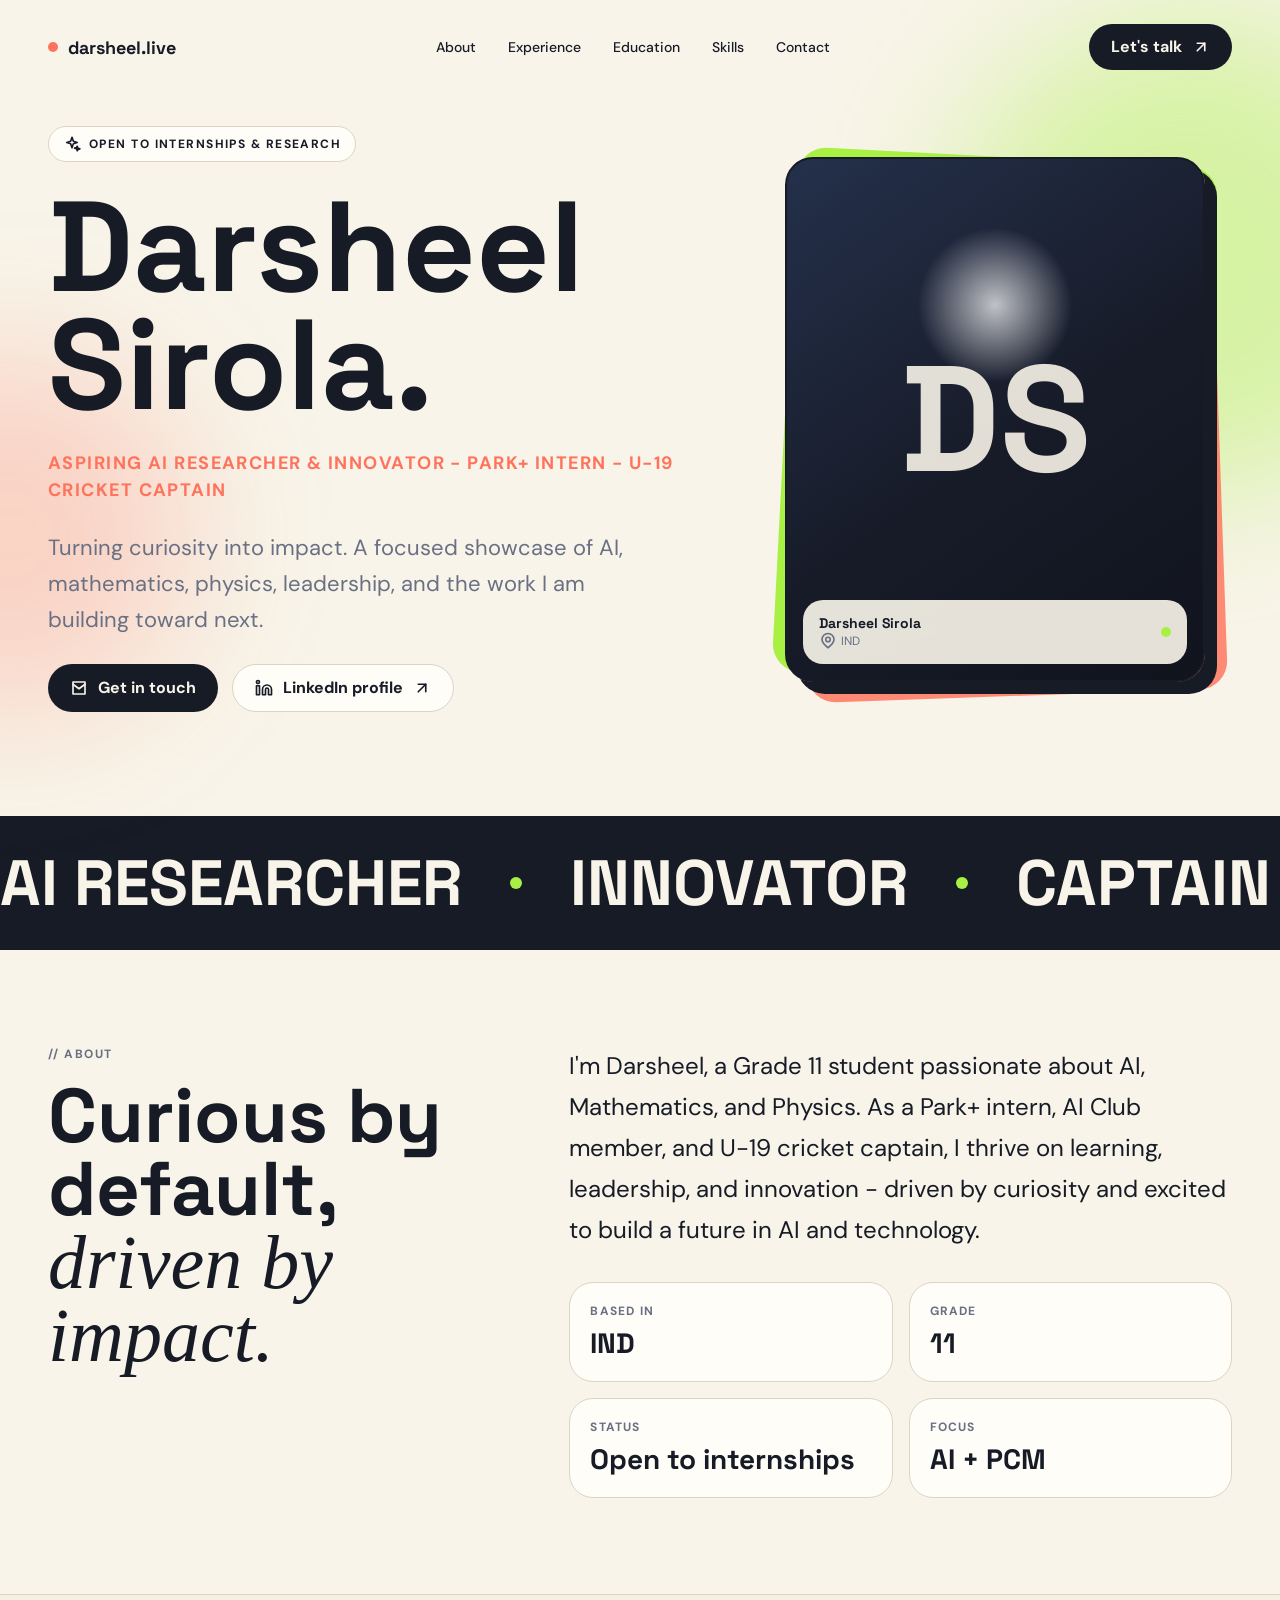
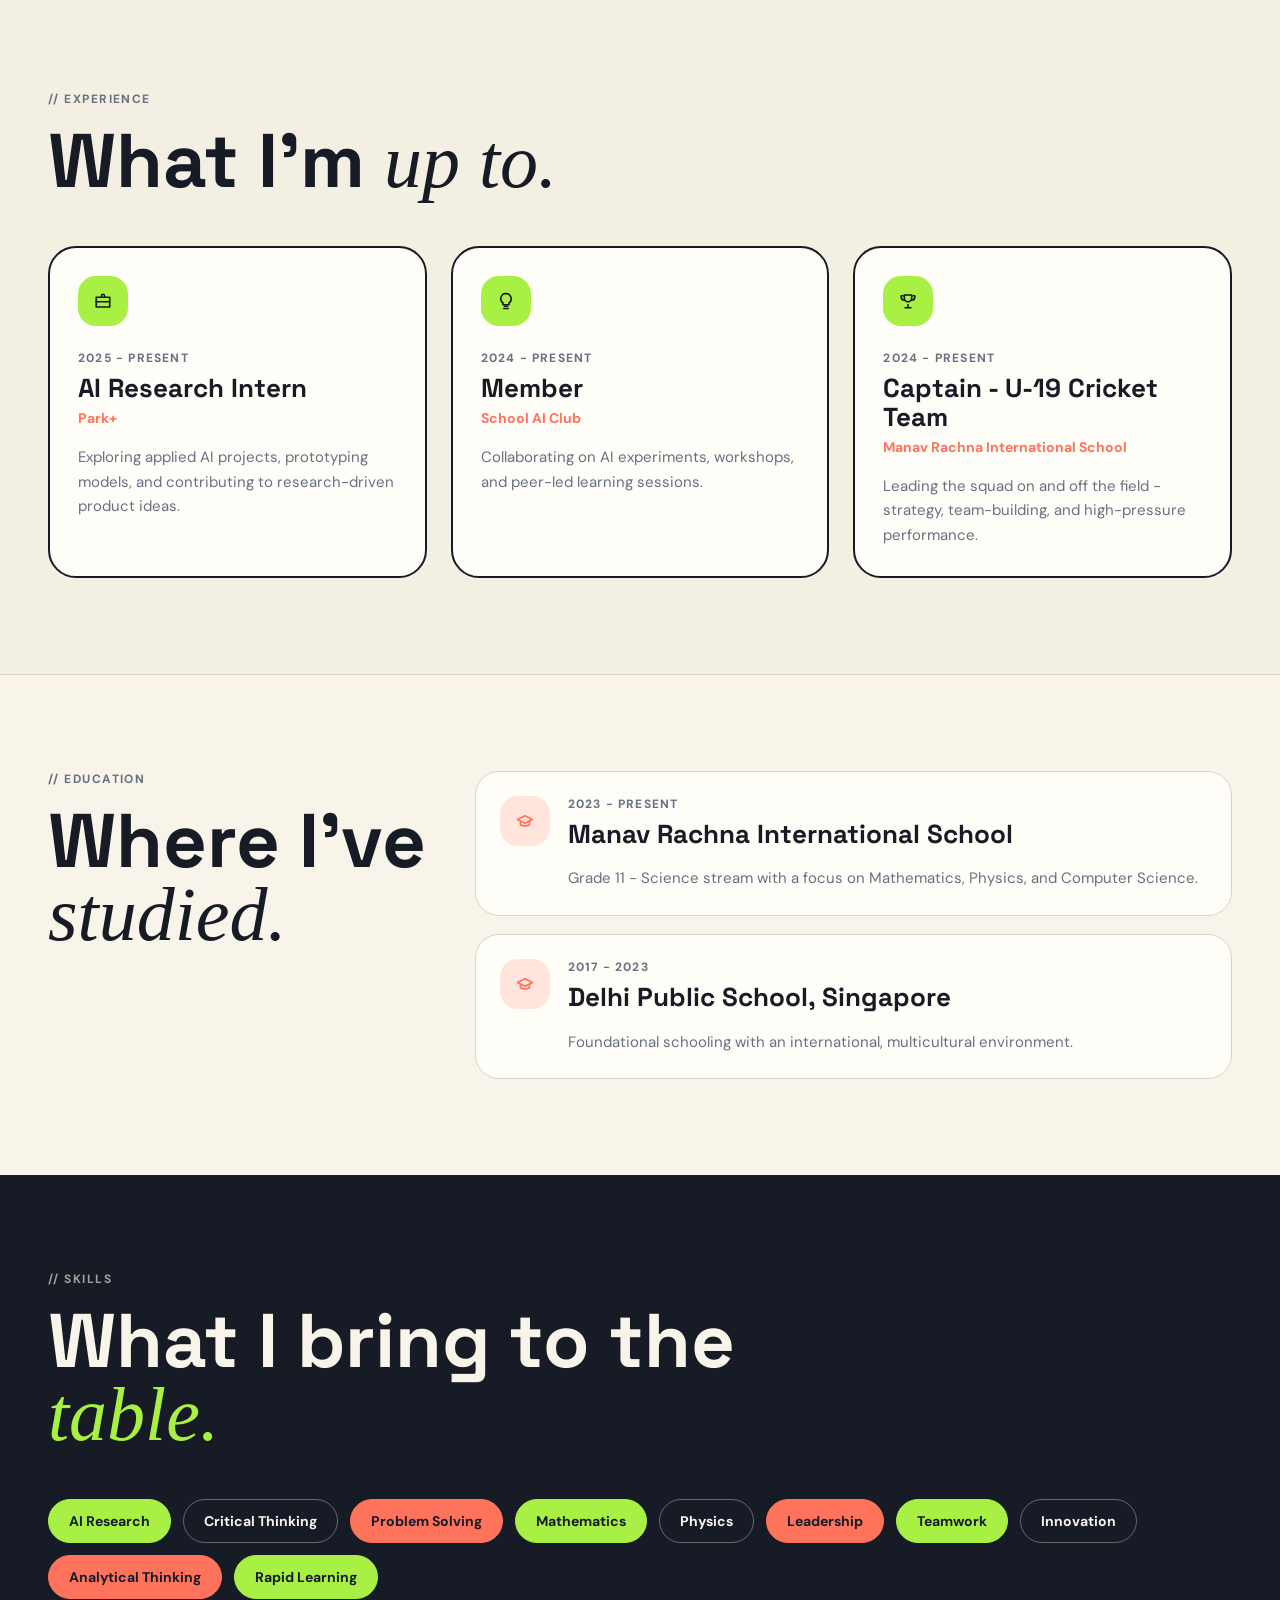
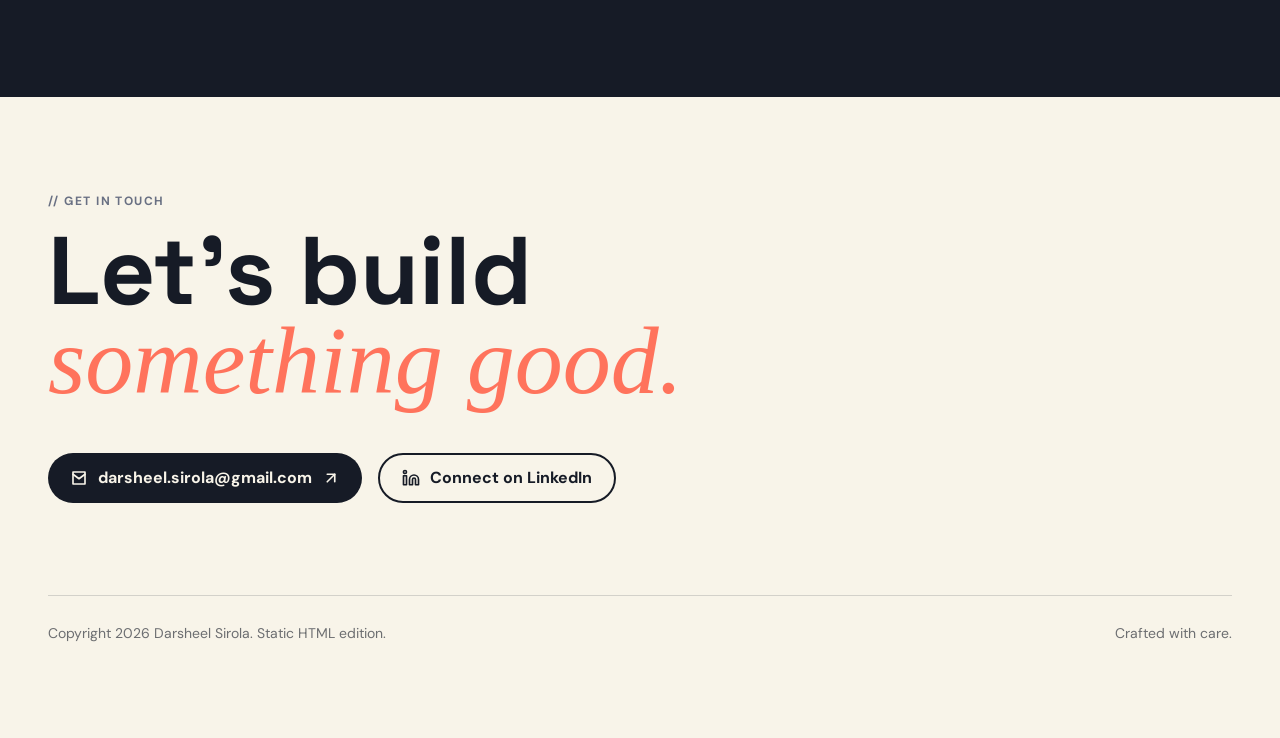
==== index.html @ a673bfe5 "Add files via upload" ====
<!doctype html>
<html lang="en">
  <head>
    <meta charset="utf-8" />
    <meta name="viewport" content="width=device-width, initial-scale=1" />
    <title>Darsheel Sirola - Aspiring AI Researcher & Innovator</title>
    <meta
      name="description"
      content="Grade 11 student, Park+ intern, AI Club member, and U-19 cricket captain. Building a future in AI and technology."
    />
    <meta property="og:title" content="Darsheel Sirola - Aspiring AI Researcher" />
    <meta
      property="og:description"
      content="Turning curiosity into impact - AI, Mathematics, Physics, and leadership."
    />
    <meta
      property="og:image"
      content="https://pub-bb2e103a32db4e198524a2e9ed8f35b4.r2.dev/fbd2b963-65da-4faa-9358-4837d0ee32d1/id-preview-76e9e47d--3a40bd50-60b5-4d82-9ba4-b1f62d938d89.lovable.app-1780469582384.png"
    />
    <link rel="preconnect" href="https://fonts.googleapis.com" />
    <link rel="preconnect" href="https://fonts.gstatic.com" crossorigin />
    <link
      href="https://fonts.googleapis.com/css2?family=DM+Sans:wght@400;500;700&family=Space+Grotesk:wght@500;700&display=swap"
      rel="stylesheet"
    />
    <style>
      :root {
        --paper: #f8f4e9;
        --ink: #161b26;
        --lime: #a8f044;
        --coral: #ff735c;
        --card: #fffdf8;
        --secondary: #ece6d9;
        --muted: #697083;
        --border: #ddd4c4;
      }

      * {
        box-sizing: border-box;
      }

      html {
        scroll-behavior: smooth;
      }

      body {
        margin: 0;
        background: var(--paper);
        color: var(--ink);
        font-family: "DM Sans", system-ui, sans-serif;
        -webkit-font-smoothing: antialiased;
      }

      ::selection {
        background: var(--lime);
        color: var(--ink);
      }

      a {
        color: inherit;
        text-decoration: none;
      }

      img {
        display: block;
        max-width: 100%;
      }

      .page {
        overflow: hidden;
      }

      .container {
        width: min(100%, 1400px);
        margin: 0 auto;
        padding: 0 24px;
      }

      .nav {
        position: relative;
        z-index: 5;
        display: flex;
        align-items: center;
        justify-content: space-between;
        padding-top: 24px;
        padding-bottom: 24px;
        gap: 20px;
      }

      .brand {
        display: flex;
        align-items: center;
        gap: 10px;
        font-family: "Space Grotesk", system-ui, sans-serif;
        font-size: 18px;
        font-weight: 700;
      }

      .brand-dot,
      .live-dot,
      .marquee-dot {
        display: inline-block;
        border-radius: 999px;
      }

      .brand-dot {
        width: 10px;
        height: 10px;
        background: var(--coral);
      }

      .nav-links {
        display: none;
        align-items: center;
        gap: 32px;
        font-size: 14px;
        font-weight: 500;
      }

      .nav-links a {
        transition: opacity 160ms ease;
      }

      .nav-links a:hover {
        opacity: 0.62;
      }

      .button {
        display: inline-flex;
        align-items: center;
        justify-content: center;
        gap: 10px;
        border-radius: 999px;
        padding: 14px 22px;
        font-weight: 700;
        line-height: 1;
        transition:
          transform 180ms ease,
          background 180ms ease,
          color 180ms ease,
          border-color 180ms ease;
      }

      .button:hover {
        transform: translateY(-2px);
      }

      .button-dark {
        background: var(--ink);
        color: var(--paper);
      }

      .button-light {
        background: var(--card);
        border: 1px solid var(--border);
      }

      .button-outline {
        border: 2px solid var(--ink);
      }

      .button-outline:hover {
        background: var(--ink);
        color: var(--paper);
      }

      .icon {
        width: 18px;
        height: 18px;
        stroke: currentColor;
        stroke-width: 2.2;
        fill: none;
        stroke-linecap: round;
        stroke-linejoin: round;
      }

      .hero {
        position: relative;
        padding-top: 32px;
        padding-bottom: 104px;
      }

      .glow {
        position: absolute;
        z-index: 0;
        border-radius: 999px;
        filter: blur(70px);
        pointer-events: none;
      }

      .glow-lime {
        top: -80px;
        right: -150px;
        width: 480px;
        height: 480px;
        background: rgba(168, 240, 68, 0.42);
      }

      .glow-coral {
        top: 260px;
        left: -170px;
        width: 360px;
        height: 360px;
        background: rgba(255, 115, 92, 0.26);
      }

      .hero-grid {
        position: relative;
        z-index: 1;
        display: grid;
        gap: 48px;
        align-items: center;
      }

      .hero-copy {
        display: grid;
        gap: 26px;
      }

      .eyebrow {
        width: fit-content;
        display: inline-flex;
        align-items: center;
        gap: 8px;
        border: 1px solid var(--border);
        border-radius: 999px;
        background: var(--card);
        padding: 8px 14px;
        font-size: 12px;
        font-weight: 700;
        letter-spacing: 0.12em;
        text-transform: uppercase;
      }

      h1,
      h2,
      h3 {
        margin: 0;
        font-family: "Space Grotesk", system-ui, sans-serif;
        letter-spacing: 0;
      }

      h1 {
        max-width: 900px;
        font-size: clamp(54px, 12vw, 128px);
        line-height: 0.92;
      }

      .headline {
        margin: 0;
        color: var(--coral);
        font-size: clamp(15px, 2vw, 18px);
        font-weight: 700;
        letter-spacing: 0.08em;
        line-height: 1.5;
        text-transform: uppercase;
      }

      .lead {
        max-width: 620px;
        margin: 0;
        color: var(--muted);
        font-size: clamp(18px, 2.4vw, 22px);
        line-height: 1.65;
      }

      .button-row {
        display: flex;
        flex-wrap: wrap;
        gap: 14px;
      }

      .portrait-wrap {
        position: relative;
        width: min(100%, 420px);
        aspect-ratio: 4 / 5;
        margin: 0 auto;
      }

      .portrait-back,
      .portrait-mid {
        position: absolute;
        inset: 0;
        border-radius: 28px;
      }

      .portrait-back {
        background: var(--lime);
        transform: rotate(3deg);
      }

      .portrait-mid {
        background: var(--coral);
        opacity: 0.82;
        transform: translate(14px, 14px) rotate(-2deg);
      }

      .portrait {
        position: relative;
        height: 100%;
        overflow: hidden;
        border: 2px solid var(--ink);
        border-radius: 28px;
        background:
          radial-gradient(circle at 50% 28%, rgba(255, 255, 255, 0.72), transparent 18%),
          linear-gradient(145deg, #24304b 0%, #171b28 55%, #11141d 100%);
        box-shadow: 12px 12px 0 var(--ink);
      }

      .portrait-initials {
        position: absolute;
        inset: 0;
        display: grid;
        place-items: center;
        color: rgba(248, 244, 233, 0.9);
        font-family: "Space Grotesk", system-ui, sans-serif;
        font-size: clamp(78px, 16vw, 150px);
        font-weight: 700;
      }

      .profile-card {
        position: absolute;
        left: 16px;
        right: 16px;
        bottom: 16px;
        display: flex;
        align-items: center;
        justify-content: space-between;
        gap: 16px;
        border-radius: 20px;
        background: rgba(248, 244, 233, 0.92);
        padding: 14px 16px;
        backdrop-filter: blur(12px);
      }

      .profile-name {
        font-family: "Space Grotesk", system-ui, sans-serif;
        font-size: 14px;
        font-weight: 700;
      }

      .profile-location {
        display: flex;
        align-items: center;
        gap: 4px;
        color: var(--muted);
        font-size: 12px;
      }

      .live-dot {
        width: 10px;
        height: 10px;
        background: var(--lime);
        animation: pulse 1.5s ease-in-out infinite;
      }

      .marquee {
        overflow: hidden;
        border-top: 2px solid var(--ink);
        border-bottom: 2px solid var(--ink);
        background: var(--ink);
        color: var(--paper);
        padding: 24px 0;
      }

      .marquee-track {
        display: flex;
        width: max-content;
        gap: 48px;
        animation: scroll 30s linear infinite;
      }

      .marquee span {
        display: inline-flex;
        align-items: center;
        gap: 48px;
        white-space: nowrap;
        font-family: "Space Grotesk", system-ui, sans-serif;
        font-size: clamp(34px, 7vw, 64px);
        font-weight: 700;
        text-transform: uppercase;
      }

      .marquee-dot {
        width: 12px;
        height: 12px;
        background: var(--lime);
      }

      .section {
        padding-top: 96px;
        padding-bottom: 96px;
      }

      .section-alt {
        border-top: 1px solid var(--border);
        border-bottom: 1px solid var(--border);
        background: rgba(236, 230, 217, 0.42);
      }

      .section-dark {
        background: var(--ink);
        color: var(--paper);
      }

      .section-label {
        margin-bottom: 18px;
        color: var(--muted);
        font-size: 12px;
        font-weight: 700;
        letter-spacing: 0.12em;
        text-transform: uppercase;
      }

      .section-dark .section-label {
        color: rgba(248, 244, 233, 0.62);
      }

      .two-col {
        display: grid;
        gap: 48px;
      }

      .section-title {
        font-size: clamp(44px, 7vw, 76px);
        line-height: 0.96;
      }

      .section-title em {
        font-family: Georgia, serif;
        font-style: italic;
        font-weight: 400;
      }

      .bio {
        margin: 0;
        font-size: clamp(19px, 2.5vw, 24px);
        line-height: 1.7;
      }

      .stats {
        display: grid;
        grid-template-columns: repeat(2, minmax(0, 1fr));
        gap: 16px;
        margin-top: 32px;
      }

      .stat,
      .education-card {
        border: 1px solid var(--border);
        border-radius: 24px;
        background: var(--card);
      }

      .stat {
        padding: 20px;
      }

      .stat-label,
      .period {
        color: var(--muted);
        font-size: 12px;
        font-weight: 700;
        letter-spacing: 0.1em;
        text-transform: uppercase;
      }

      .stat-value {
        margin-top: 6px;
        font-family: "Space Grotesk", system-ui, sans-serif;
        font-size: clamp(20px, 3vw, 28px);
        font-weight: 700;
      }

      .section-heading-row {
        display: flex;
        align-items: end;
        justify-content: space-between;
        gap: 24px;
        margin-bottom: 48px;
      }

      .experience-grid {
        display: grid;
        gap: 24px;
      }

      .experience-card {
        border: 2px solid var(--ink);
        border-radius: 28px;
        background: var(--card);
        padding: 28px;
        transition:
          transform 180ms ease,
          box-shadow 180ms ease;
      }

      .experience-card:hover {
        transform: translateY(-4px);
        box-shadow: 8px 8px 0 var(--ink);
      }

      .icon-box {
        display: grid;
        width: 50px;
        height: 50px;
        margin-bottom: 24px;
        place-items: center;
        border-radius: 18px;
        background: var(--lime);
      }

      .card-title {
        margin-top: 8px;
        font-size: 26px;
        line-height: 1.1;
      }

      .org {
        margin-top: 6px;
        color: var(--coral);
        font-size: 14px;
        font-weight: 700;
      }

      .card-copy {
        margin: 18px 0 0;
        color: var(--muted);
        font-size: 15px;
        line-height: 1.65;
      }

      .education-list {
        display: grid;
        gap: 18px;
      }

      .education-card {
        display: flex;
        gap: 18px;
        padding: 24px;
      }

      .education-icon {
        display: grid;
        flex: 0 0 auto;
        width: 50px;
        height: 50px;
        place-items: center;
        border-radius: 18px;
        background: rgba(255, 115, 92, 0.18);
        color: var(--coral);
      }

      .skills-title {
        max-width: 780px;
      }

      .skills-title em {
        color: var(--lime);
      }

      .skills-list {
        display: flex;
        flex-wrap: wrap;
        gap: 12px;
        margin-top: 48px;
      }

      .skill {
        display: inline-flex;
        align-items: center;
        border: 1px solid rgba(248, 244, 233, 0.35);
        border-radius: 999px;
        padding: 12px 20px;
        font-size: 14px;
        font-weight: 700;
      }

      .skill-lime {
        border-color: var(--lime);
        background: var(--lime);
        color: var(--ink);
      }

      .skill-coral {
        border-color: var(--coral);
        background: var(--coral);
        color: var(--ink);
      }

      .footer {
        border-top: 2px solid var(--ink);
        background: var(--paper);
        color: var(--ink);
      }

      .footer-title {
        font-size: clamp(48px, 8vw, 96px);
        line-height: 0.92;
      }

      .footer-title em {
        color: var(--coral);
        font-family: Georgia, serif;
        font-style: italic;
        font-weight: 400;
      }

      .footer-actions {
        display: flex;
        flex-wrap: wrap;
        gap: 16px;
        margin-top: 48px;
      }

      .footer-bottom {
        display: flex;
        flex-direction: column;
        gap: 12px;
        margin-top: 92px;
        padding-top: 28px;
        border-top: 1px solid rgba(22, 27, 38, 0.16);
        color: rgba(22, 27, 38, 0.62);
        font-size: 14px;
      }

      @keyframes scroll {
        from {
          transform: translateX(0);
        }
        to {
          transform: translateX(-50%);
        }
      }

      @keyframes pulse {
        0%,
        100% {
          opacity: 1;
          transform: scale(1);
        }
        50% {
          opacity: 0.45;
          transform: scale(1.35);
        }
      }

      @media (min-width: 768px) {
        .container {
          padding-left: 48px;
          padding-right: 48px;
        }

        .nav-links {
          display: flex;
        }

        .hero-grid {
          grid-template-columns: 7fr 5fr;
        }

        .two-col {
          grid-template-columns: 5fr 7fr;
        }

        .education-layout {
          grid-template-columns: 4fr 8fr;
        }

        .experience-grid {
          grid-template-columns: repeat(3, minmax(0, 1fr));
        }

        .footer-bottom {
          flex-direction: row;
          justify-content: space-between;
        }
      }

      @media (max-width: 767px) {
        .nav {
          align-items: flex-start;
        }

        .nav .button {
          padding: 12px 16px;
          font-size: 14px;
        }

        .stats {
          grid-template-columns: 1fr;
        }

        .section-heading-row {
          align-items: flex-start;
          flex-direction: column;
        }

        .education-card {
          flex-direction: column;
        }
      }
    </style>
  </head>
  <body>
    <div class="page">
      <header class="container nav">
        <a class="brand" href="#top" aria-label="Darsheel live home">
          <span class="brand-dot"></span>
          darsheel.live
        </a>
        <nav class="nav-links" aria-label="Primary navigation">
          <a href="#about">About</a>
          <a href="#experience">Experience</a>
          <a href="#education">Education</a>
          <a href="#skills">Skills</a>
          <a href="#contact">Contact</a>
        </nav>
        <a class="button button-dark" href="#contact">
          Let's talk
          <svg class="icon" viewBox="0 0 24 24" aria-hidden="true">
            <path d="M7 17 17 7"></path>
            <path d="M7 7h10v10"></path>
          </svg>
        </a>
      </header>

      <main id="top">
        <section class="container hero">
          <div class="glow glow-lime"></div>
          <div class="glow glow-coral"></div>
          <div class="hero-grid">
            <div class="hero-copy">
              <div class="eyebrow">
                <svg class="icon" viewBox="0 0 24 24" aria-hidden="true">
                  <path d="m12 3 1.8 5.4L19 10l-5.2 1.6L12 17l-1.8-5.4L5 10l5.2-1.6L12 3Z"></path>
                  <path d="m19 15 .9 2.6 2.6.9-2.6.9L19 21l-.9-2.6-2.6-.9 2.6-.9L19 15Z"></path>
                </svg>
                Open to internships & research
              </div>
              <h1>Darsheel Sirola.</h1>
              <p class="headline">
                Aspiring AI Researcher & Innovator - Park+ Intern - U-19 Cricket Captain
              </p>
              <p class="lead">
                Turning curiosity into impact. A focused showcase of AI,
                mathematics, physics, leadership, and the work I am building
                toward next.
              </p>
              <div class="button-row">
                <a class="button button-dark" href="mailto:darsheel.sirola@gmail.com">
                  <svg class="icon" viewBox="0 0 24 24" aria-hidden="true">
                    <path d="M4 4h16v16H4z"></path>
                    <path d="m4 7 8 6 8-6"></path>
                  </svg>
                  Get in touch
                </a>
                <a
                  class="button button-light"
                  href="https://www.linkedin.com/in/darsheel-sirola-853b69412/"
                  target="_blank"
                  rel="noreferrer"
                >
                  <svg class="icon" viewBox="0 0 24 24" aria-hidden="true">
                    <path d="M16 8a6 6 0 0 1 6 6v7h-4v-7a2 2 0 0 0-4 0v7h-4v-7a6 6 0 0 1 6-6z"></path>
                    <path d="M2 9h4v12H2z"></path>
                    <circle cx="4" cy="4" r="2"></circle>
                  </svg>
                  LinkedIn profile
                  <svg class="icon" viewBox="0 0 24 24" aria-hidden="true">
                    <path d="M7 17 17 7"></path>
                    <path d="M7 7h10v10"></path>
                  </svg>
                </a>
              </div>
            </div>

            <div class="portrait-wrap" aria-label="Darsheel Sirola profile visual">
              <div class="portrait-back"></div>
              <div class="portrait-mid"></div>
              <div class="portrait">
                <div class="portrait-initials" aria-hidden="true">DS</div>
                <div class="profile-card">
                  <div>
                    <div class="profile-name">Darsheel Sirola</div>
                    <div class="profile-location">
                      <svg class="icon" viewBox="0 0 24 24" aria-hidden="true">
                        <path d="M20 10c0 4.5-8 11-8 11s-8-6.5-8-11a8 8 0 1 1 16 0Z"></path>
                        <circle cx="12" cy="10" r="3"></circle>
                      </svg>
                      IND
                    </div>
                  </div>
                  <span class="live-dot" aria-label="available"></span>
                </div>
              </div>
            </div>
          </div>
        </section>

        <section class="marquee" aria-label="Highlights">
          <div class="marquee-track">
            <span>AI Researcher <i class="marquee-dot"></i></span>
            <span>Innovator <i class="marquee-dot"></i></span>
            <span>Captain <i class="marquee-dot"></i></span>
            <span>Learner <i class="marquee-dot"></i></span>
            <span>Builder <i class="marquee-dot"></i></span>
            <span>Thinker <i class="marquee-dot"></i></span>
            <span>AI Researcher <i class="marquee-dot"></i></span>
            <span>Innovator <i class="marquee-dot"></i></span>
            <span>Captain <i class="marquee-dot"></i></span>
            <span>Learner <i class="marquee-dot"></i></span>
            <span>Builder <i class="marquee-dot"></i></span>
            <span>Thinker <i class="marquee-dot"></i></span>
          </div>
        </section>

        <section id="about" class="container section">
          <div class="two-col">
            <div>
              <div class="section-label">// About</div>
              <h2 class="section-title">
                Curious by default, <em>driven by impact.</em>
              </h2>
            </div>
            <div>
              <p class="bio">
                I'm Darsheel, a Grade 11 student passionate about AI,
                Mathematics, and Physics. As a Park+ intern, AI Club member,
                and U-19 cricket captain, I thrive on learning, leadership, and
                innovation - driven by curiosity and excited to build a future
                in AI and technology.
              </p>
              <div class="stats">
                <div class="stat">
                  <div class="stat-label">Based in</div>
                  <div class="stat-value">IND</div>
                </div>
                <div class="stat">
                  <div class="stat-label">Grade</div>
                  <div class="stat-value">11</div>
                </div>
                <div class="stat">
                  <div class="stat-label">Status</div>
                  <div class="stat-value">Open to internships</div>
                </div>
                <div class="stat">
                  <div class="stat-label">Focus</div>
                  <div class="stat-value">AI + PCM</div>
                </div>
              </div>
            </div>
          </div>
        </section>

        <section id="experience" class="section section-alt">
          <div class="container">
            <div class="section-heading-row">
              <div>
                <div class="section-label">// Experience</div>
                <h2 class="section-title">What I'm <em>up to.</em></h2>
              </div>
            </div>
            <div class="experience-grid">
              <article class="experience-card">
                <div class="icon-box">
                  <svg class="icon" viewBox="0 0 24 24" aria-hidden="true">
                    <path d="M10 6V5a2 2 0 0 1 2-2h0a2 2 0 0 1 2 2v1"></path>
                    <path d="M3 7h18v13H3z"></path>
                    <path d="M3 13h18"></path>
                  </svg>
                </div>
                <div class="period">2025 - Present</div>
                <h3 class="card-title">AI Research Intern</h3>
                <div class="org">Park+</div>
                <p class="card-copy">
                  Exploring applied AI projects, prototyping models, and
                  contributing to research-driven product ideas.
                </p>
              </article>
              <article class="experience-card">
                <div class="icon-box">
                  <svg class="icon" viewBox="0 0 24 24" aria-hidden="true">
                    <path d="M12 2a7 7 0 0 0-4 12.7V17h8v-2.3A7 7 0 0 0 12 2Z"></path>
                    <path d="M9 22h6"></path>
                    <path d="M10 19h4"></path>
                  </svg>
                </div>
                <div class="period">2024 - Present</div>
                <h3 class="card-title">Member</h3>
                <div class="org">School AI Club</div>
                <p class="card-copy">
                  Collaborating on AI experiments, workshops, and peer-led
                  learning sessions.
                </p>
              </article>
              <article class="experience-card">
                <div class="icon-box">
                  <svg class="icon" viewBox="0 0 24 24" aria-hidden="true">
                    <path d="M8 21h8"></path>
                    <path d="M12 17v4"></path>
                    <path d="M7 4h10v4a5 5 0 0 1-10 0V4Z"></path>
                    <path d="M5 5H3v2a4 4 0 0 0 4 4"></path>
                    <path d="M19 5h2v2a4 4 0 0 1-4 4"></path>
                  </svg>
                </div>
                <div class="period">2024 - Present</div>
                <h3 class="card-title">Captain - U-19 Cricket Team</h3>
                <div class="org">Manav Rachna International School</div>
                <p class="card-copy">
                  Leading the squad on and off the field - strategy,
                  team-building, and high-pressure performance.
                </p>
              </article>
            </div>
          </div>
        </section>

        <section id="education" class="container section">
          <div class="two-col education-layout">
            <div>
              <div class="section-label">// Education</div>
              <h2 class="section-title">Where I've <em>studied.</em></h2>
            </div>
            <div class="education-list">
              <article class="education-card">
                <div class="education-icon">
                  <svg class="icon" viewBox="0 0 24 24" aria-hidden="true">
                    <path d="m22 10-10-5-10 5 10 5 10-5Z"></path>
                    <path d="M6 12v5c3 2 9 2 12 0v-5"></path>
                  </svg>
                </div>
                <div>
                  <div class="period">2023 - Present</div>
                  <h3 class="card-title">Manav Rachna International School</h3>
                  <p class="card-copy">
                    Grade 11 - Science stream with a focus on Mathematics,
                    Physics, and Computer Science.
                  </p>
                </div>
              </article>
              <article class="education-card">
                <div class="education-icon">
                  <svg class="icon" viewBox="0 0 24 24" aria-hidden="true">
                    <path d="m22 10-10-5-10 5 10 5 10-5Z"></path>
                    <path d="M6 12v5c3 2 9 2 12 0v-5"></path>
                  </svg>
                </div>
                <div>
                  <div class="period">2017 - 2023</div>
                  <h3 class="card-title">Delhi Public School, Singapore</h3>
                  <p class="card-copy">
                    Foundational schooling with an international, multicultural
                    environment.
                  </p>
                </div>
              </article>
            </div>
          </div>
        </section>

        <section id="skills" class="section section-dark">
          <div class="container">
            <div class="section-label">// Skills</div>
            <h2 class="section-title skills-title">
              What I bring to the <em>table.</em>
            </h2>
            <div class="skills-list">
              <span class="skill skill-lime">AI Research</span>
              <span class="skill">Critical Thinking</span>
              <span class="skill skill-coral">Problem Solving</span>
              <span class="skill skill-lime">Mathematics</span>
              <span class="skill">Physics</span>
              <span class="skill skill-coral">Leadership</span>
              <span class="skill skill-lime">Teamwork</span>
              <span class="skill">Innovation</span>
              <span class="skill skill-coral">Analytical Thinking</span>
              <span class="skill skill-lime">Rapid Learning</span>
            </div>
          </div>
        </section>

        <footer id="contact" class="footer section">
          <div class="container">
            <div class="section-label">// Get in touch</div>
            <h2 class="footer-title">
              Let's build<br />
              <em>something good.</em>
            </h2>
            <div class="footer-actions">
              <a class="button button-dark" href="mailto:darsheel.sirola@gmail.com">
                <svg class="icon" viewBox="0 0 24 24" aria-hidden="true">
                  <path d="M4 4h16v16H4z"></path>
                  <path d="m4 7 8 6 8-6"></path>
                </svg>
                darsheel.sirola@gmail.com
                <svg class="icon" viewBox="0 0 24 24" aria-hidden="true">
                  <path d="M7 17 17 7"></path>
                  <path d="M7 7h10v10"></path>
                </svg>
              </a>
              <a
                class="button button-outline"
                href="https://www.linkedin.com/in/darsheel-sirola-853b69412/"
                target="_blank"
                rel="noreferrer"
              >
                <svg class="icon" viewBox="0 0 24 24" aria-hidden="true">
                  <path d="M16 8a6 6 0 0 1 6 6v7h-4v-7a2 2 0 0 0-4 0v7h-4v-7a6 6 0 0 1 6-6z"></path>
                  <path d="M2 9h4v12H2z"></path>
                  <circle cx="4" cy="4" r="2"></circle>
                </svg>
                Connect on LinkedIn
              </a>
            </div>
            <div class="footer-bottom">
              <span>Copyright 2026 Darsheel Sirola. Static HTML edition.</span>
              <span>Crafted with care.</span>
            </div>
          </div>
        </footer>
      </main>
    </div>
  </body>
</html>
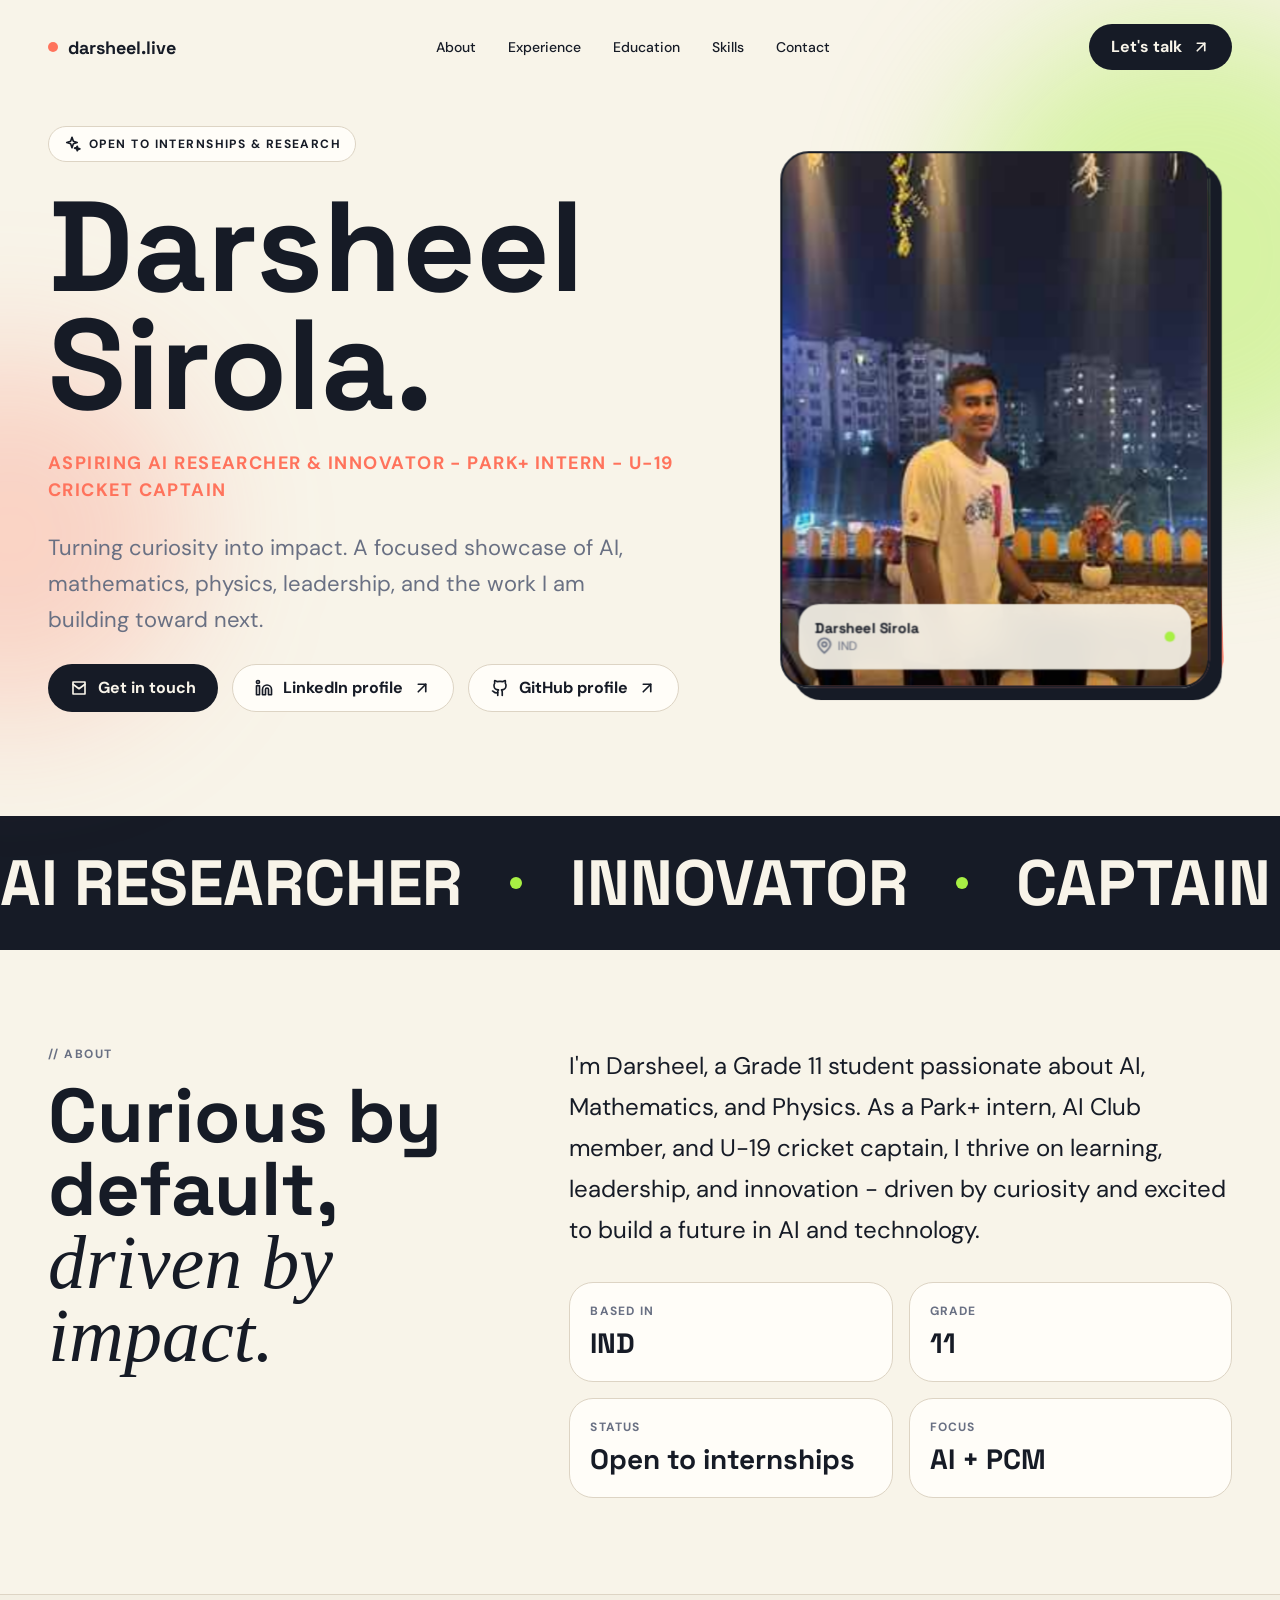
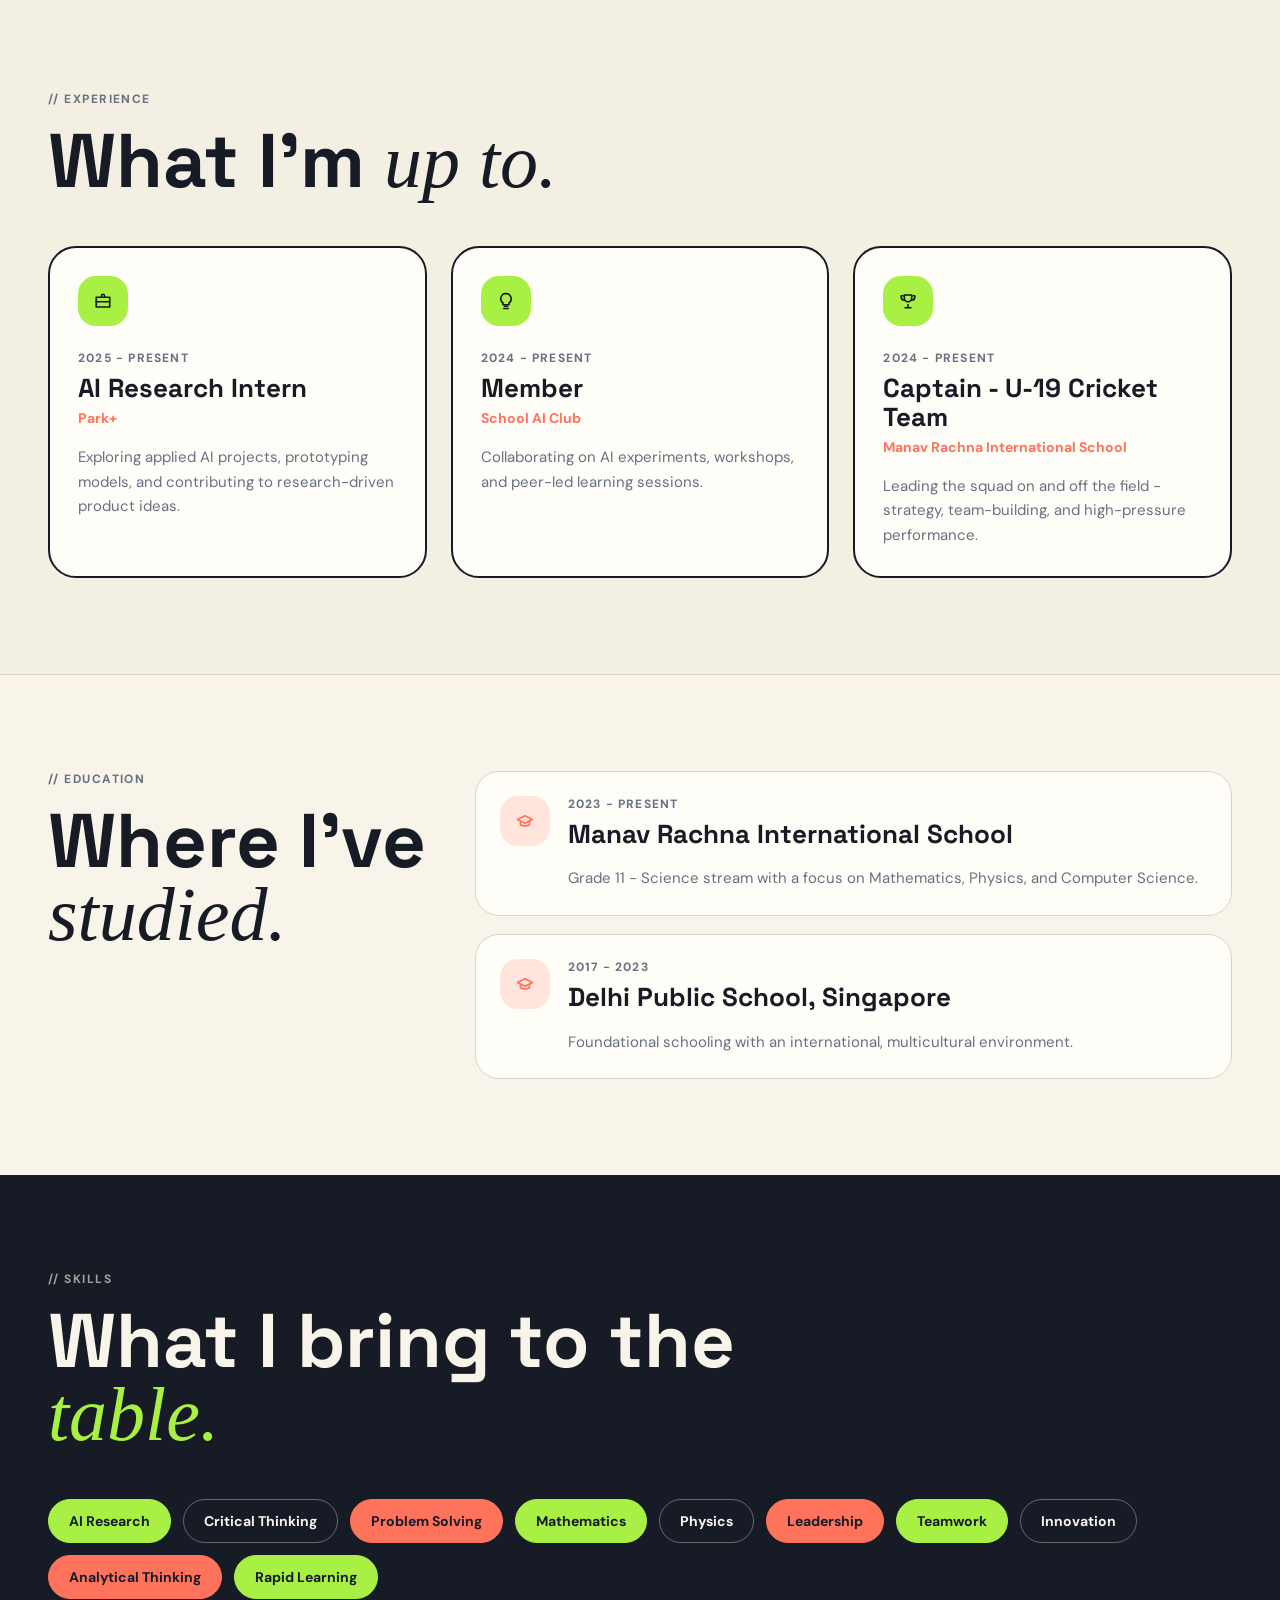
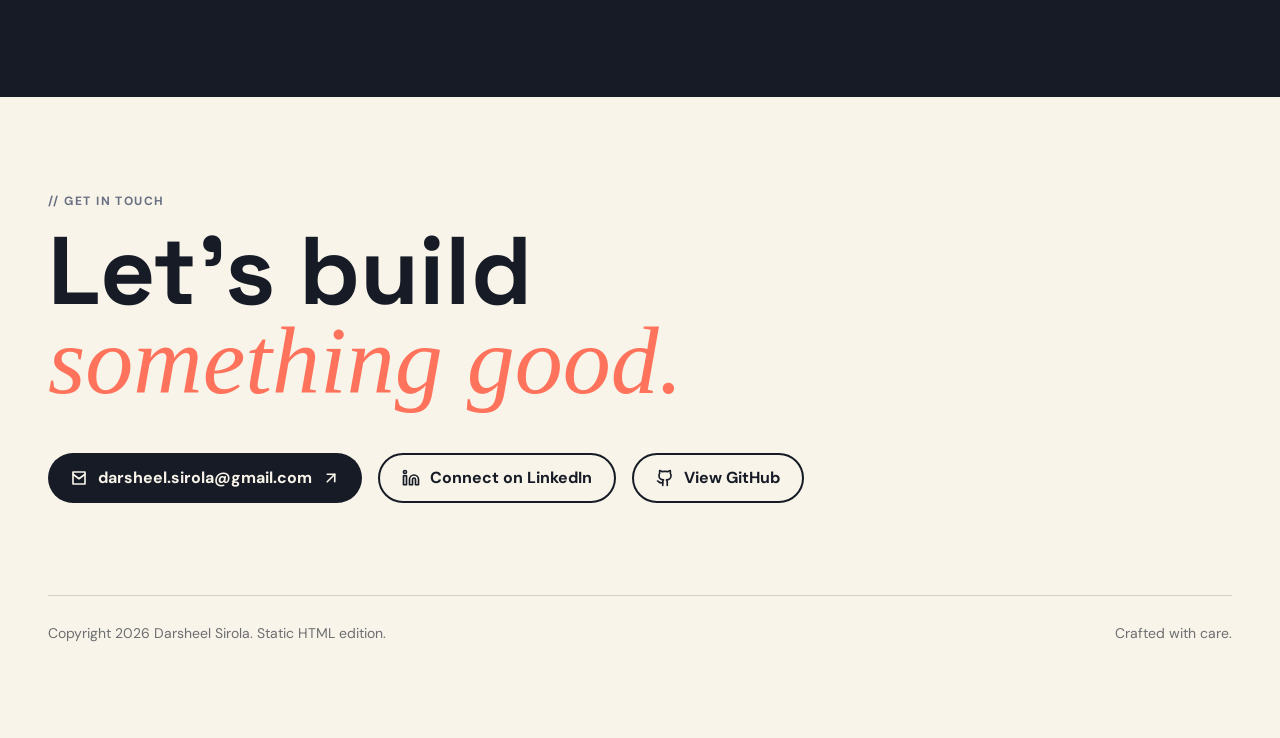
==== commit 42f5773f: "Add profile photo to hero" ====
--- a/index.html
+++ b/index.html
@@ -275,6 +275,9 @@
         width: min(100%, 420px);
         aspect-ratio: 4 / 5;
         margin: 0 auto;
+        perspective: 1200px;
+        transform-style: preserve-3d;
+        animation: portraitFloat 8s ease-in-out infinite;
       }
 
       .portrait-back,
@@ -282,17 +285,19 @@
         position: absolute;
         inset: 0;
         border-radius: 28px;
+        transform-style: preserve-3d;
+        will-change: transform;
       }
 
       .portrait-back {
         background: var(--lime);
-        transform: rotate(3deg);
+        transform: translateZ(-38px) rotate(3deg);
       }
 
       .portrait-mid {
         background: var(--coral);
         opacity: 0.82;
-        transform: translate(14px, 14px) rotate(-2deg);
+        transform: translate3d(14px, 14px, -18px) rotate(-2deg);
       }
 
       .portrait {
@@ -305,21 +310,37 @@
           radial-gradient(circle at 50% 28%, rgba(255, 255, 255, 0.72), transparent 18%),
           linear-gradient(145deg, #24304b 0%, #171b28 55%, #11141d 100%);
         box-shadow: 12px 12px 0 var(--ink);
-      }
-
-      .portrait-initials {
-        position: absolute;
-        inset: 0;
-        display: grid;
-        place-items: center;
-        color: rgba(248, 244, 233, 0.9);
-        font-family: "Space Grotesk", system-ui, sans-serif;
-        font-size: clamp(78px, 16vw, 150px);
-        font-weight: 700;
+        transform: translateZ(26px);
+        transform-style: preserve-3d;
+        transition:
+          transform 420ms cubic-bezier(0.22, 1, 0.36, 1),
+          box-shadow 420ms cubic-bezier(0.22, 1, 0.36, 1);
+        will-change: transform;
+      }
+
+      .portrait-wrap:hover .portrait {
+        transform: translateZ(44px) rotateX(2deg) rotateY(-3deg);
+        box-shadow: 16px 18px 0 var(--ink);
+      }
+
+      .portrait-wrap:hover .portrait-back {
+        transform: translateZ(-46px) rotate(5deg) translate(2px, -2px);
+      }
+
+      .portrait-wrap:hover .portrait-mid {
+        transform: translate3d(18px, 18px, -22px) rotate(-3deg);
+      }
+
+      .portrait-photo {
+        width: 100%;
+        height: 100%;
+        object-fit: cover;
+        object-position: center 42%;
       }
 
       .profile-card {
         position: absolute;
+        z-index: 2;
         left: 16px;
         right: 16px;
         bottom: 16px;
@@ -331,6 +352,7 @@
         background: rgba(248, 244, 233, 0.92);
         padding: 14px 16px;
         backdrop-filter: blur(12px);
+        transform: translateZ(36px);
       }
 
       .profile-name {
@@ -646,6 +668,16 @@
         }
       }
 
+      @keyframes portraitFloat {
+        0%,
+        100% {
+          transform: rotateX(0deg) rotateY(0deg) translateY(0);
+        }
+        50% {
+          transform: rotateX(1.4deg) rotateY(-1.8deg) translateY(-8px);
+        }
+      }
+
       @media (min-width: 768px) {
         .container {
           padding-left: 48px;
@@ -699,6 +731,24 @@
 
         .education-card {
           flex-direction: column;
+        }
+      }
+
+      @media (prefers-reduced-motion: reduce) {
+        html {
+          scroll-behavior: auto;
+        }
+
+        .portrait-wrap,
+        .marquee-track,
+        .live-dot {
+          animation: none;
+        }
+
+        .button,
+        .experience-card,
+        .portrait {
+          transition: none;
         }
       }
     </style>
@@ -773,6 +823,22 @@
                     <path d="M7 7h10v10"></path>
                   </svg>
                 </a>
+                <a
+                  class="button button-light"
+                  href="https://github.com/darsheelsirola-bit"
+                  target="_blank"
+                  rel="noreferrer"
+                >
+                  <svg class="icon" viewBox="0 0 24 24" aria-hidden="true">
+                    <path d="M15 22v-4a4.8 4.8 0 0 0-1-3.5c3 0 6-2 6-5.5.1-1.3-.3-2.5-1-3.5.3-1.2.3-2.4 0-3.5 0 0-1 0-3 1.5-2.6-.5-5.4-.5-8 0C6 2 5 2 5 2c-.3 1.2-.3 2.4 0 3.5A5.4 5.4 0 0 0 4 9c0 3.5 3 5.5 6 5.5-.4.5-.7 1.1-.9 1.7-.1.6-.2 1.2-.1 1.8v4"></path>
+                    <path d="M9 18c-4.5 2-5-2-7-2"></path>
+                  </svg>
+                  GitHub profile
+                  <svg class="icon" viewBox="0 0 24 24" aria-hidden="true">
+                    <path d="M7 17 17 7"></path>
+                    <path d="M7 7h10v10"></path>
+                  </svg>
+                </a>
               </div>
             </div>
 
@@ -780,7 +846,11 @@
               <div class="portrait-back"></div>
               <div class="portrait-mid"></div>
               <div class="portrait">
-                <div class="portrait-initials" aria-hidden="true">DS</div>
+                <img
+                  class="portrait-photo"
+                  src="profile-photo.svg"
+                  alt="Darsheel Sirola standing on a night terrace"
+                />
                 <div class="profile-card">
                   <div>
                     <div class="profile-name">Darsheel Sirola</div>
@@ -1013,6 +1083,18 @@
                 </svg>
                 Connect on LinkedIn
               </a>
+              <a
+                class="button button-outline"
+                href="https://github.com/darsheelsirola-bit"
+                target="_blank"
+                rel="noreferrer"
+              >
+                <svg class="icon" viewBox="0 0 24 24" aria-hidden="true">
+                  <path d="M15 22v-4a4.8 4.8 0 0 0-1-3.5c3 0 6-2 6-5.5.1-1.3-.3-2.5-1-3.5.3-1.2.3-2.4 0-3.5 0 0-1 0-3 1.5-2.6-.5-5.4-.5-8 0C6 2 5 2 5 2c-.3 1.2-.3 2.4 0 3.5A5.4 5.4 0 0 0 4 9c0 3.5 3 5.5 6 5.5-.4.5-.7 1.1-.9 1.7-.1.6-.2 1.2-.1 1.8v4"></path>
+                  <path d="M9 18c-4.5 2-5-2-7-2"></path>
+                </svg>
+                View GitHub
+              </a>
             </div>
             <div class="footer-bottom">
               <span>Copyright 2026 Darsheel Sirola. Static HTML edition.</span>
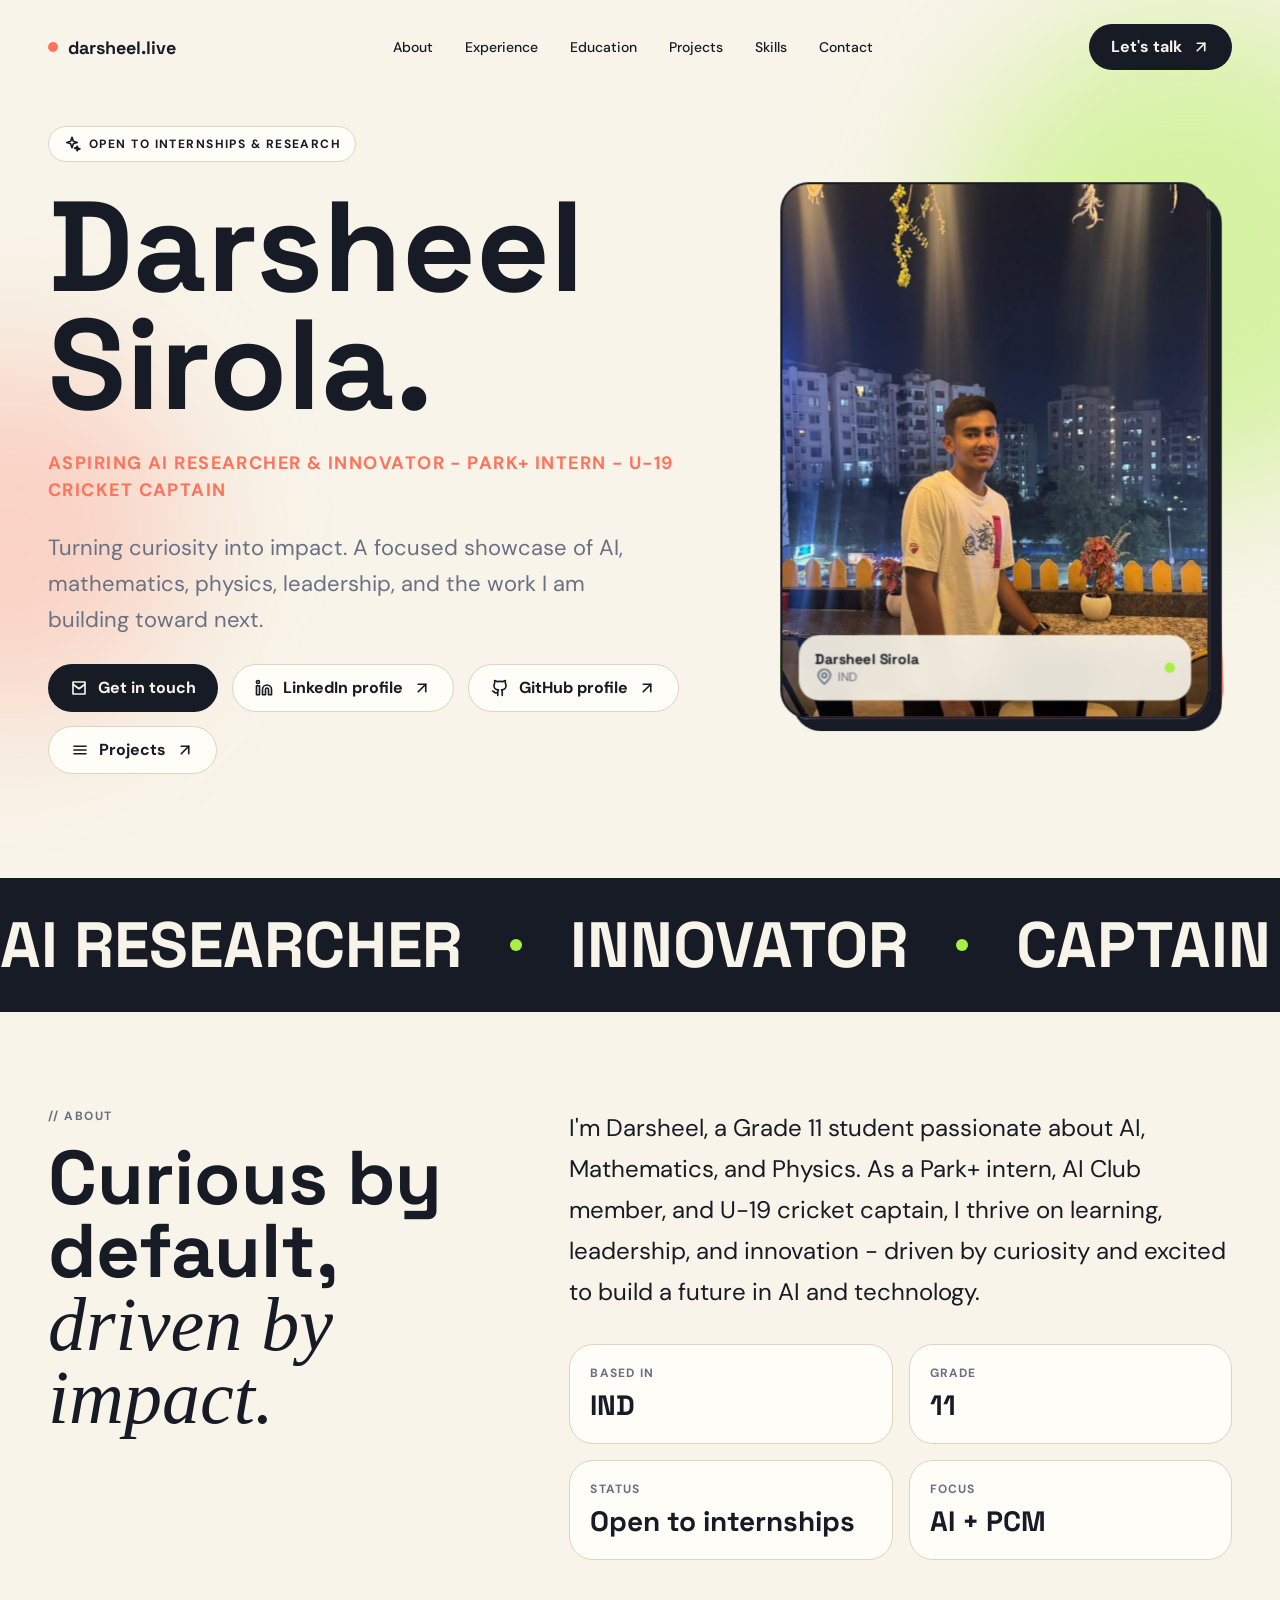
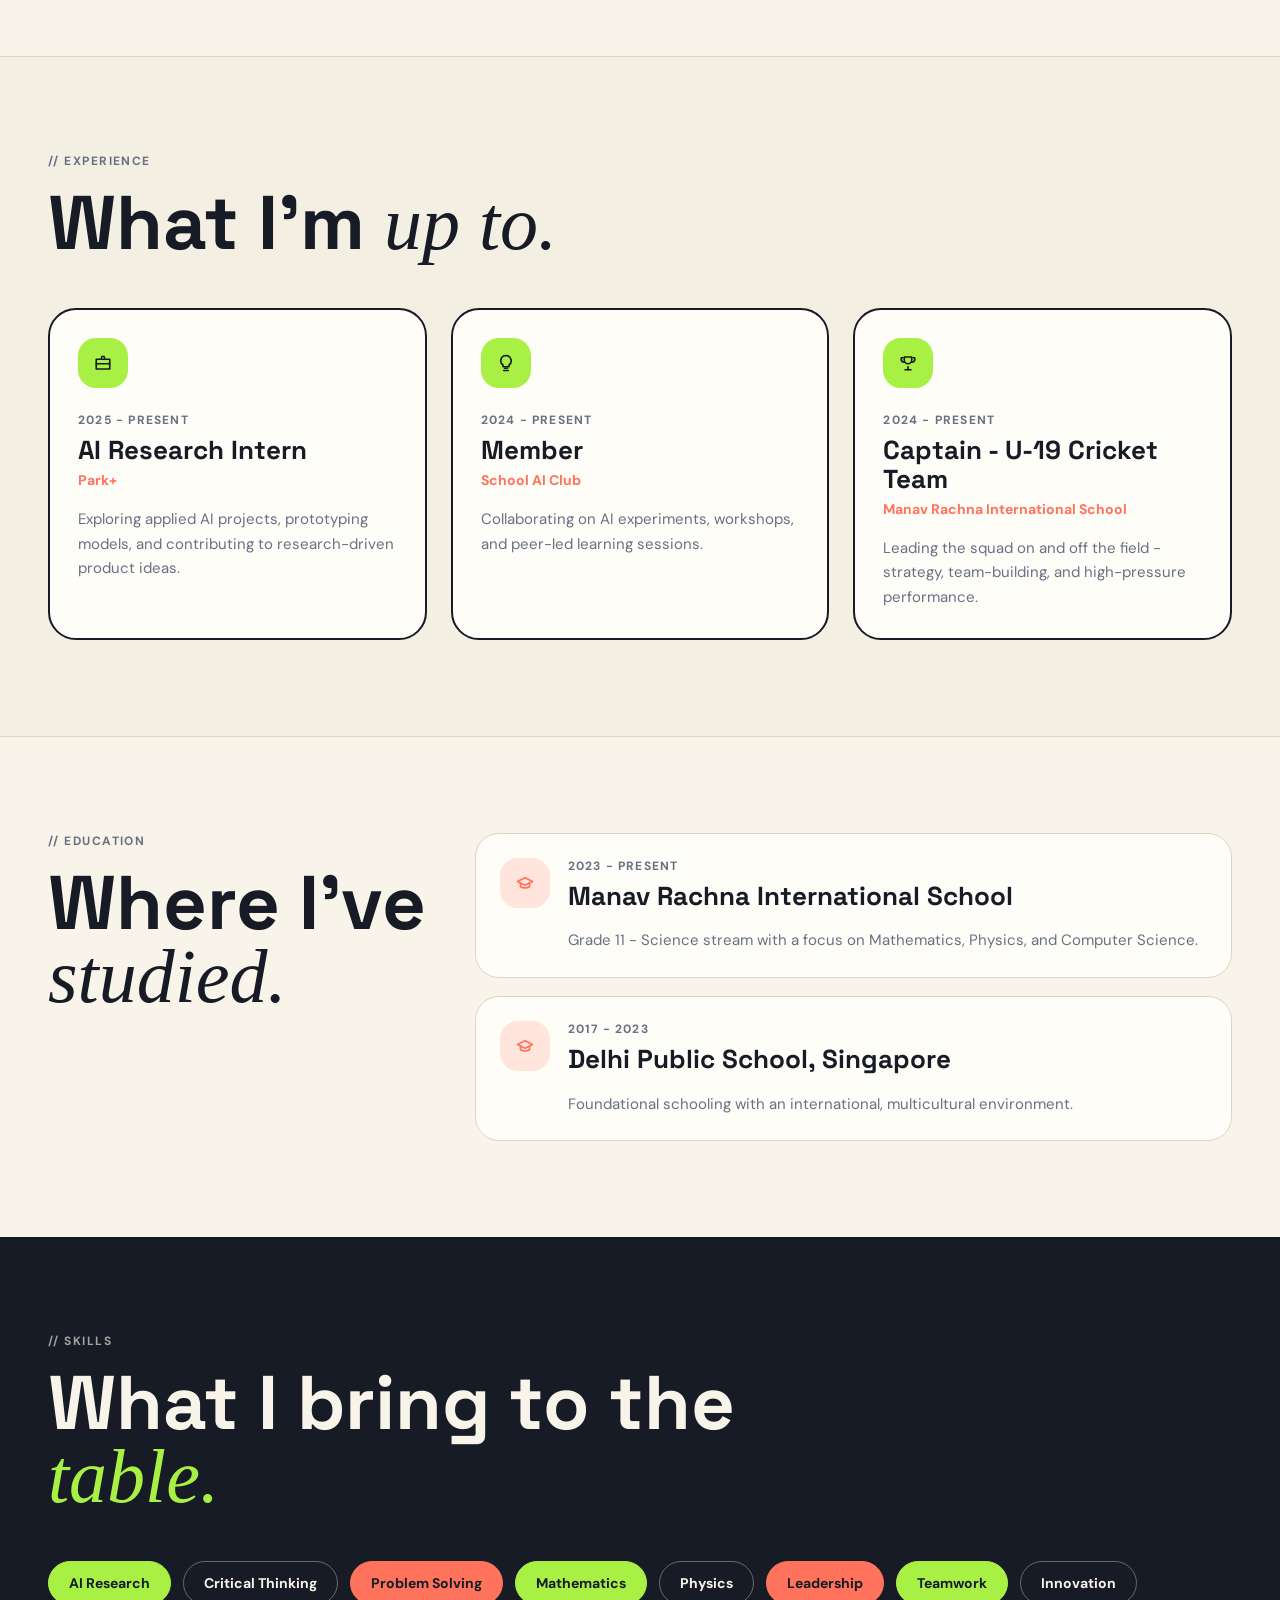
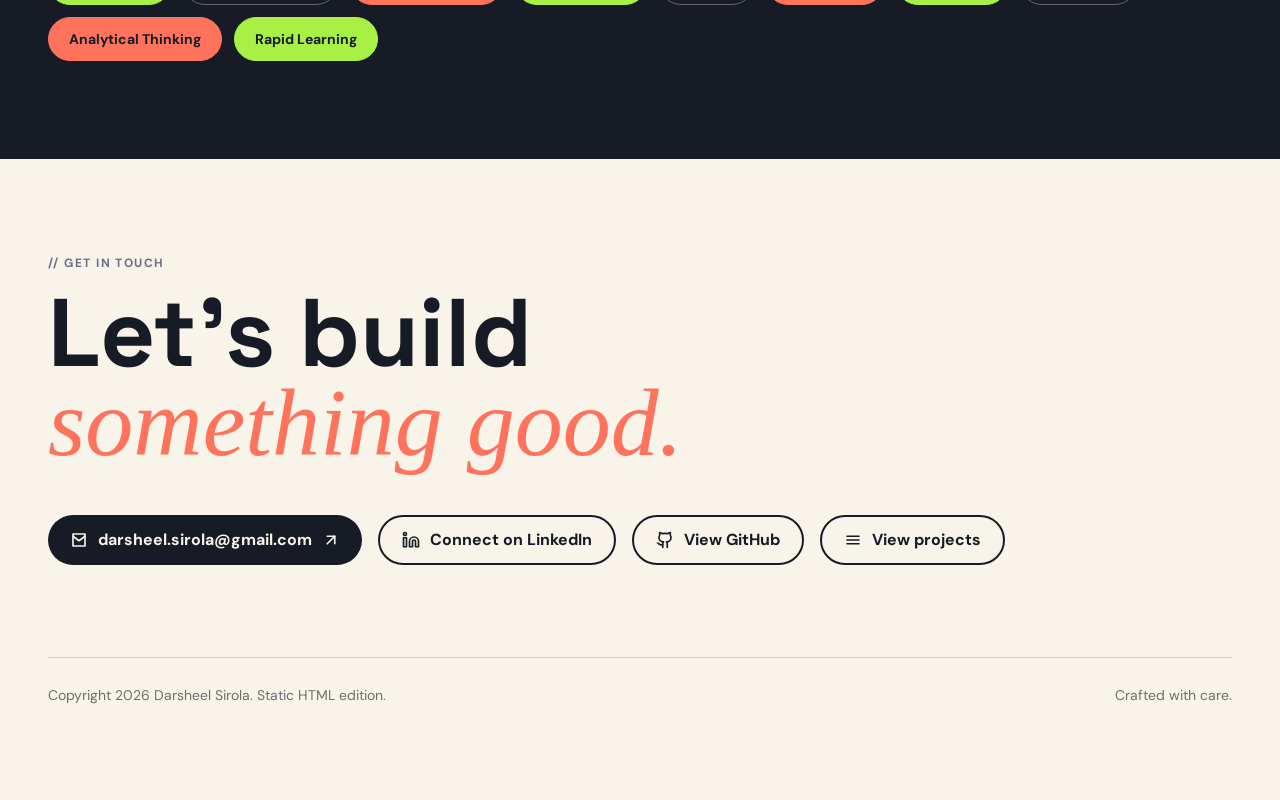
==== commit 05b1b452: "Add projects page and HD profile photo" ====
--- a/index.html
+++ b/index.html
@@ -764,6 +764,7 @@
           <a href="#about">About</a>
           <a href="#experience">Experience</a>
           <a href="#education">Education</a>
+          <a href="projects.html">Projects</a>
           <a href="#skills">Skills</a>
           <a href="#contact">Contact</a>
         </nav>
@@ -839,6 +840,18 @@
                     <path d="M7 7h10v10"></path>
                   </svg>
                 </a>
+                <a class="button button-light" href="projects.html">
+                  <svg class="icon" viewBox="0 0 24 24" aria-hidden="true">
+                    <path d="M4 7h16"></path>
+                    <path d="M4 12h16"></path>
+                    <path d="M4 17h16"></path>
+                  </svg>
+                  Projects
+                  <svg class="icon" viewBox="0 0 24 24" aria-hidden="true">
+                    <path d="M7 17 17 7"></path>
+                    <path d="M7 7h10v10"></path>
+                  </svg>
+                </a>
               </div>
             </div>
 
@@ -1095,6 +1108,14 @@
                 </svg>
                 View GitHub
               </a>
+              <a class="button button-outline" href="projects.html">
+                <svg class="icon" viewBox="0 0 24 24" aria-hidden="true">
+                  <path d="M4 7h16"></path>
+                  <path d="M4 12h16"></path>
+                  <path d="M4 17h16"></path>
+                </svg>
+                View projects
+              </a>
             </div>
             <div class="footer-bottom">
               <span>Copyright 2026 Darsheel Sirola. Static HTML edition.</span>
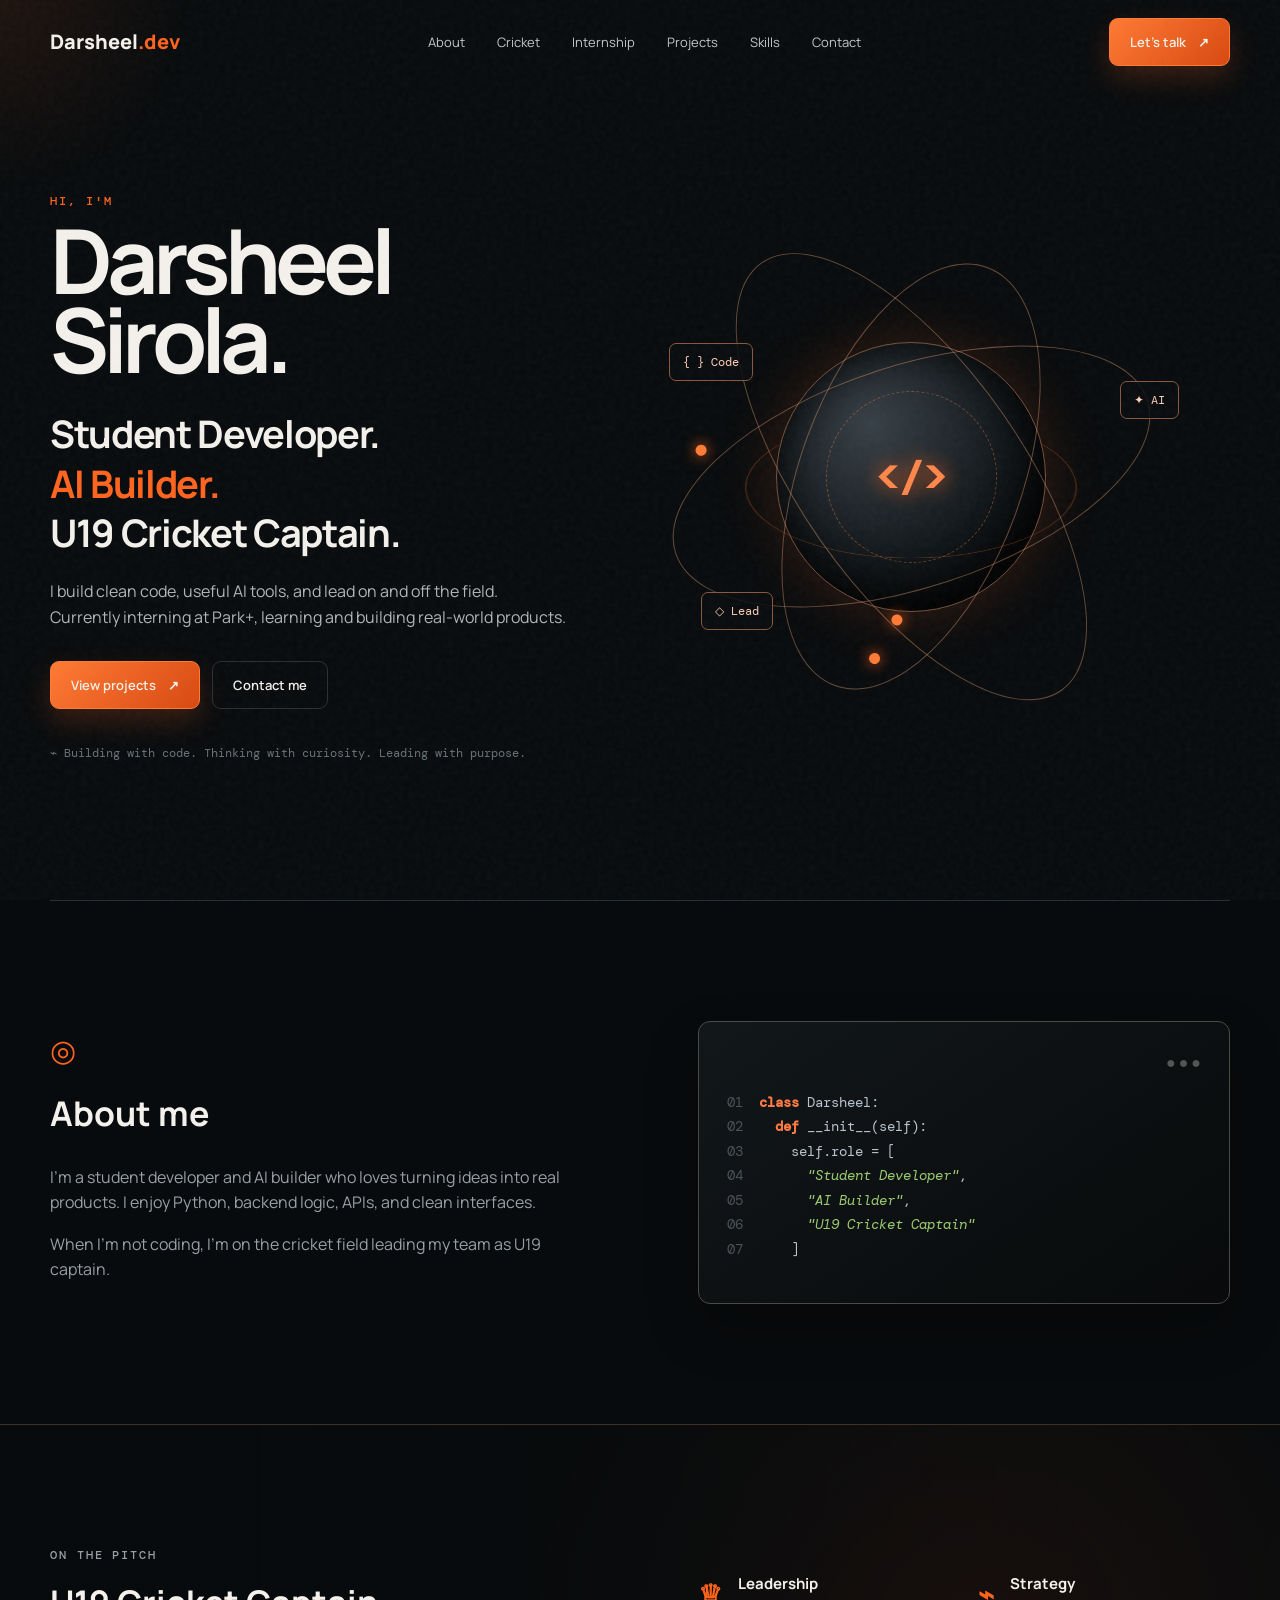
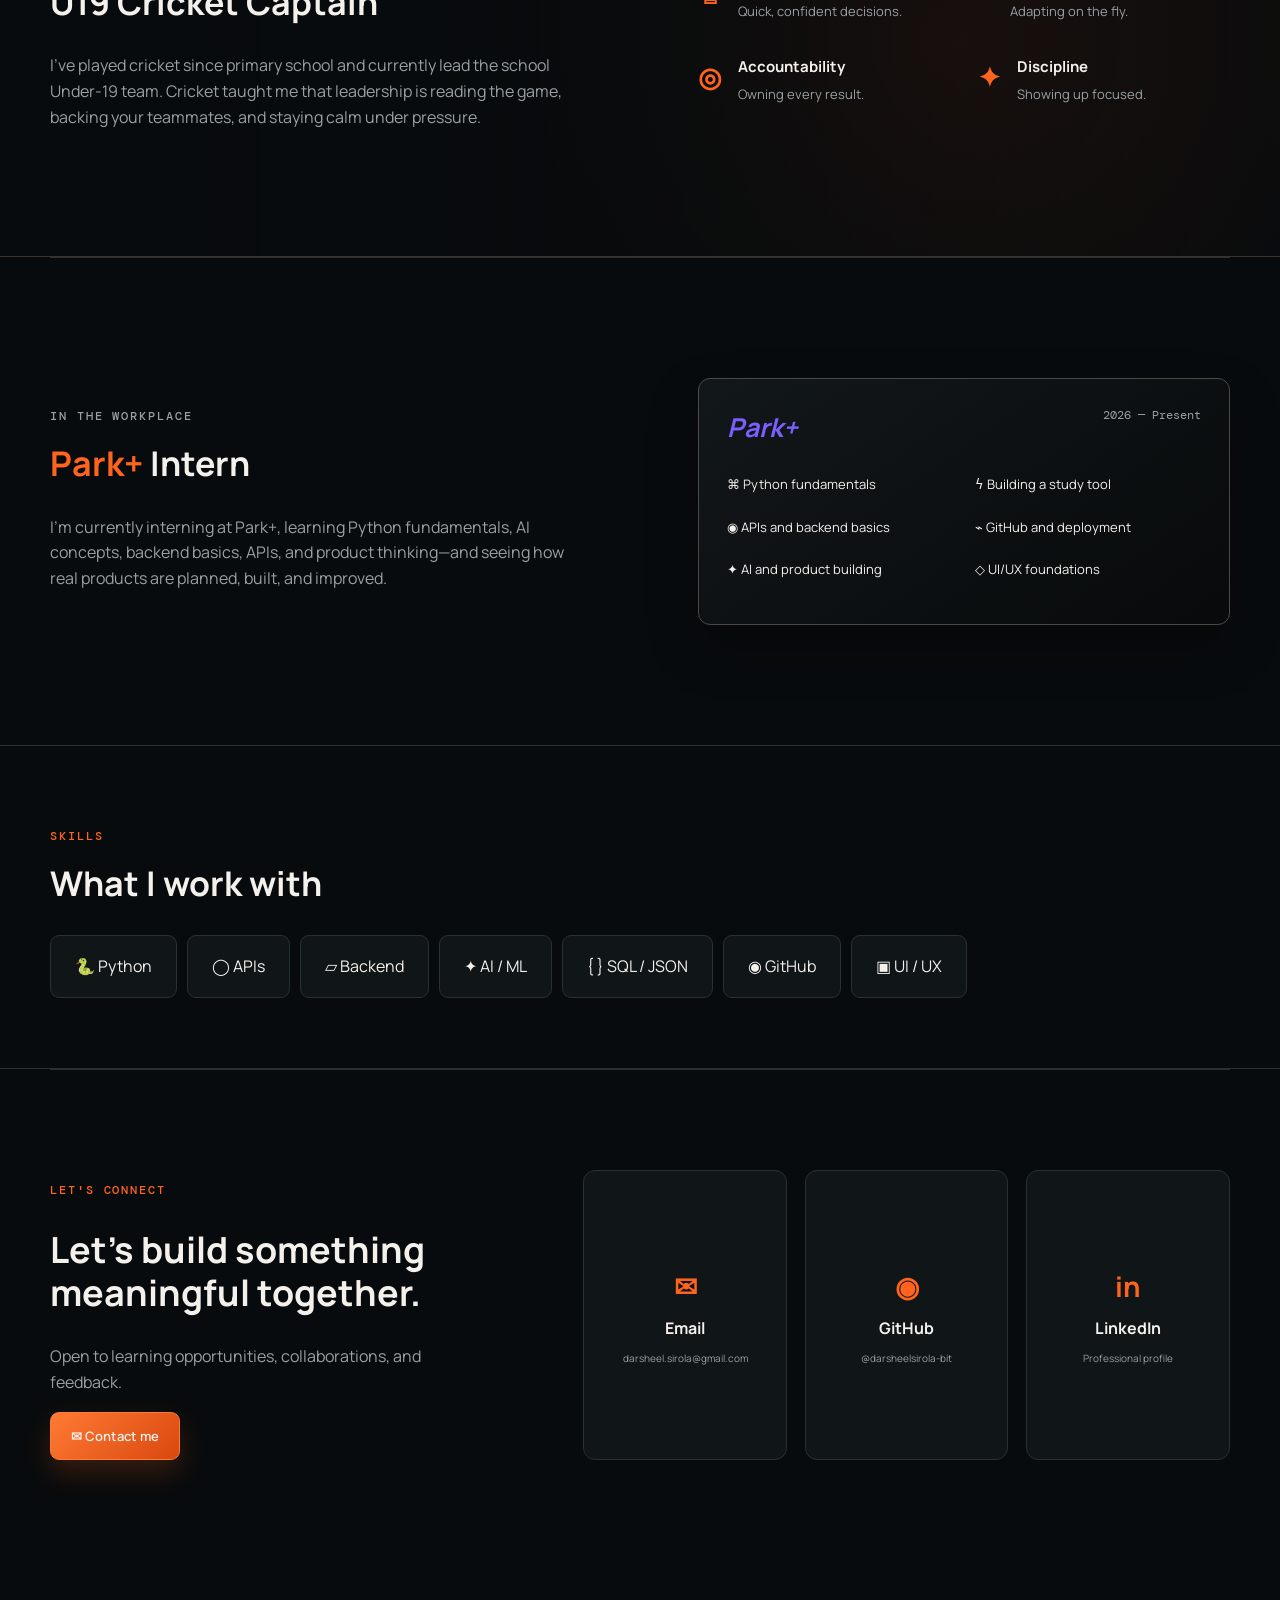
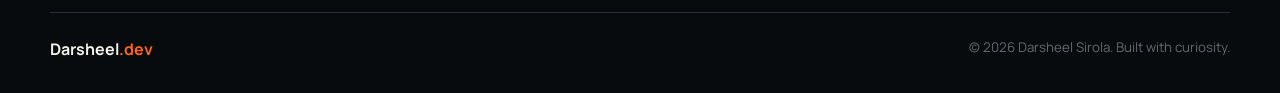
==== commit 8fd49ee0: "Redesign portfolio with interactive 3D project showcase" ====
--- a/index.html
+++ b/index.html
@@ -1,1129 +1,15 @@
 <!doctype html>
-<html lang="en">
-  <head>
-    <meta charset="utf-8" />
-    <meta name="viewport" content="width=device-width, initial-scale=1" />
-    <title>Darsheel Sirola - Aspiring AI Researcher & Innovator</title>
-    <meta
-      name="description"
-      content="Grade 11 student, Park+ intern, AI Club member, and U-19 cricket captain. Building a future in AI and technology."
-    />
-    <meta property="og:title" content="Darsheel Sirola - Aspiring AI Researcher" />
-    <meta
-      property="og:description"
-      content="Turning curiosity into impact - AI, Mathematics, Physics, and leadership."
-    />
-    <meta
-      property="og:image"
-      content="https://pub-bb2e103a32db4e198524a2e9ed8f35b4.r2.dev/fbd2b963-65da-4faa-9358-4837d0ee32d1/id-preview-76e9e47d--3a40bd50-60b5-4d82-9ba4-b1f62d938d89.lovable.app-1780469582384.png"
-    />
-    <link rel="preconnect" href="https://fonts.googleapis.com" />
-    <link rel="preconnect" href="https://fonts.gstatic.com" crossorigin />
-    <link
-      href="https://fonts.googleapis.com/css2?family=DM+Sans:wght@400;500;700&family=Space+Grotesk:wght@500;700&display=swap"
-      rel="stylesheet"
-    />
-    <style>
-      :root {
-        --paper: #f8f4e9;
-        --ink: #161b26;
-        --lime: #a8f044;
-        --coral: #ff735c;
-        --card: #fffdf8;
-        --secondary: #ece6d9;
-        --muted: #697083;
-        --border: #ddd4c4;
-      }
-
-      * {
-        box-sizing: border-box;
-      }
-
-      html {
-        scroll-behavior: smooth;
-      }
-
-      body {
-        margin: 0;
-        background: var(--paper);
-        color: var(--ink);
-        font-family: "DM Sans", system-ui, sans-serif;
-        -webkit-font-smoothing: antialiased;
-      }
-
-      ::selection {
-        background: var(--lime);
-        color: var(--ink);
-      }
-
-      a {
-        color: inherit;
-        text-decoration: none;
-      }
-
-      img {
-        display: block;
-        max-width: 100%;
-      }
-
-      .page {
-        overflow: hidden;
-      }
-
-      .container {
-        width: min(100%, 1400px);
-        margin: 0 auto;
-        padding: 0 24px;
-      }
-
-      .nav {
-        position: relative;
-        z-index: 5;
-        display: flex;
-        align-items: center;
-        justify-content: space-between;
-        padding-top: 24px;
-        padding-bottom: 24px;
-        gap: 20px;
-      }
-
-      .brand {
-        display: flex;
-        align-items: center;
-        gap: 10px;
-        font-family: "Space Grotesk", system-ui, sans-serif;
-        font-size: 18px;
-        font-weight: 700;
-      }
-
-      .brand-dot,
-      .live-dot,
-      .marquee-dot {
-        display: inline-block;
-        border-radius: 999px;
-      }
-
-      .brand-dot {
-        width: 10px;
-        height: 10px;
-        background: var(--coral);
-      }
-
-      .nav-links {
-        display: none;
-        align-items: center;
-        gap: 32px;
-        font-size: 14px;
-        font-weight: 500;
-      }
-
-      .nav-links a {
-        transition: opacity 160ms ease;
-      }
-
-      .nav-links a:hover {
-        opacity: 0.62;
-      }
-
-      .button {
-        display: inline-flex;
-        align-items: center;
-        justify-content: center;
-        gap: 10px;
-        border-radius: 999px;
-        padding: 14px 22px;
-        font-weight: 700;
-        line-height: 1;
-        transition:
-          transform 180ms ease,
-          background 180ms ease,
-          color 180ms ease,
-          border-color 180ms ease;
-      }
-
-      .button:hover {
-        transform: translateY(-2px);
-      }
-
-      .button-dark {
-        background: var(--ink);
-        color: var(--paper);
-      }
-
-      .button-light {
-        background: var(--card);
-        border: 1px solid var(--border);
-      }
-
-      .button-outline {
-        border: 2px solid var(--ink);
-      }
-
-      .button-outline:hover {
-        background: var(--ink);
-        color: var(--paper);
-      }
-
-      .icon {
-        width: 18px;
-        height: 18px;
-        stroke: currentColor;
-        stroke-width: 2.2;
-        fill: none;
-        stroke-linecap: round;
-        stroke-linejoin: round;
-      }
-
-      .hero {
-        position: relative;
-        padding-top: 32px;
-        padding-bottom: 104px;
-      }
-
-      .glow {
-        position: absolute;
-        z-index: 0;
-        border-radius: 999px;
-        filter: blur(70px);
-        pointer-events: none;
-      }
-
-      .glow-lime {
-        top: -80px;
-        right: -150px;
-        width: 480px;
-        height: 480px;
-        background: rgba(168, 240, 68, 0.42);
-      }
-
-      .glow-coral {
-        top: 260px;
-        left: -170px;
-        width: 360px;
-        height: 360px;
-        background: rgba(255, 115, 92, 0.26);
-      }
-
-      .hero-grid {
-        position: relative;
-        z-index: 1;
-        display: grid;
-        gap: 48px;
-        align-items: center;
-      }
-
-      .hero-copy {
-        display: grid;
-        gap: 26px;
-      }
-
-      .eyebrow {
-        width: fit-content;
-        display: inline-flex;
-        align-items: center;
-        gap: 8px;
-        border: 1px solid var(--border);
-        border-radius: 999px;
-        background: var(--card);
-        padding: 8px 14px;
-        font-size: 12px;
-        font-weight: 700;
-        letter-spacing: 0.12em;
-        text-transform: uppercase;
-      }
-
-      h1,
-      h2,
-      h3 {
-        margin: 0;
-        font-family: "Space Grotesk", system-ui, sans-serif;
-        letter-spacing: 0;
-      }
-
-      h1 {
-        max-width: 900px;
-        font-size: clamp(54px, 12vw, 128px);
-        line-height: 0.92;
-      }
-
-      .headline {
-        margin: 0;
-        color: var(--coral);
-        font-size: clamp(15px, 2vw, 18px);
-        font-weight: 700;
-        letter-spacing: 0.08em;
-        line-height: 1.5;
-        text-transform: uppercase;
-      }
-
-      .lead {
-        max-width: 620px;
-        margin: 0;
-        color: var(--muted);
-        font-size: clamp(18px, 2.4vw, 22px);
-        line-height: 1.65;
-      }
-
-      .button-row {
-        display: flex;
-        flex-wrap: wrap;
-        gap: 14px;
-      }
-
-      .portrait-wrap {
-        position: relative;
-        width: min(100%, 420px);
-        aspect-ratio: 4 / 5;
-        margin: 0 auto;
-        perspective: 1200px;
-        transform-style: preserve-3d;
-        animation: portraitFloat 8s ease-in-out infinite;
-      }
-
-      .portrait-back,
-      .portrait-mid {
-        position: absolute;
-        inset: 0;
-        border-radius: 28px;
-        transform-style: preserve-3d;
-        will-change: transform;
-      }
-
-      .portrait-back {
-        background: var(--lime);
-        transform: translateZ(-38px) rotate(3deg);
-      }
-
-      .portrait-mid {
-        background: var(--coral);
-        opacity: 0.82;
-        transform: translate3d(14px, 14px, -18px) rotate(-2deg);
-      }
-
-      .portrait {
-        position: relative;
-        height: 100%;
-        overflow: hidden;
-        border: 2px solid var(--ink);
-        border-radius: 28px;
-        background:
-          radial-gradient(circle at 50% 28%, rgba(255, 255, 255, 0.72), transparent 18%),
-          linear-gradient(145deg, #24304b 0%, #171b28 55%, #11141d 100%);
-        box-shadow: 12px 12px 0 var(--ink);
-        transform: translateZ(26px);
-        transform-style: preserve-3d;
-        transition:
-          transform 420ms cubic-bezier(0.22, 1, 0.36, 1),
-          box-shadow 420ms cubic-bezier(0.22, 1, 0.36, 1);
-        will-change: transform;
-      }
-
-      .portrait-wrap:hover .portrait {
-        transform: translateZ(44px) rotateX(2deg) rotateY(-3deg);
-        box-shadow: 16px 18px 0 var(--ink);
-      }
-
-      .portrait-wrap:hover .portrait-back {
-        transform: translateZ(-46px) rotate(5deg) translate(2px, -2px);
-      }
-
-      .portrait-wrap:hover .portrait-mid {
-        transform: translate3d(18px, 18px, -22px) rotate(-3deg);
-      }
-
-      .portrait-photo {
-        width: 100%;
-        height: 100%;
-        object-fit: cover;
-        object-position: center 42%;
-      }
-
-      .profile-card {
-        position: absolute;
-        z-index: 2;
-        left: 16px;
-        right: 16px;
-        bottom: 16px;
-        display: flex;
-        align-items: center;
-        justify-content: space-between;
-        gap: 16px;
-        border-radius: 20px;
-        background: rgba(248, 244, 233, 0.92);
-        padding: 14px 16px;
-        backdrop-filter: blur(12px);
-        transform: translateZ(36px);
-      }
-
-      .profile-name {
-        font-family: "Space Grotesk", system-ui, sans-serif;
-        font-size: 14px;
-        font-weight: 700;
-      }
-
-      .profile-location {
-        display: flex;
-        align-items: center;
-        gap: 4px;
-        color: var(--muted);
-        font-size: 12px;
-      }
-
-      .live-dot {
-        width: 10px;
-        height: 10px;
-        background: var(--lime);
-        animation: pulse 1.5s ease-in-out infinite;
-      }
-
-      .marquee {
-        overflow: hidden;
-        border-top: 2px solid var(--ink);
-        border-bottom: 2px solid var(--ink);
-        background: var(--ink);
-        color: var(--paper);
-        padding: 24px 0;
-      }
-
-      .marquee-track {
-        display: flex;
-        width: max-content;
-        gap: 48px;
-        animation: scroll 30s linear infinite;
-      }
-
-      .marquee span {
-        display: inline-flex;
-        align-items: center;
-        gap: 48px;
-        white-space: nowrap;
-        font-family: "Space Grotesk", system-ui, sans-serif;
-        font-size: clamp(34px, 7vw, 64px);
-        font-weight: 700;
-        text-transform: uppercase;
-      }
-
-      .marquee-dot {
-        width: 12px;
-        height: 12px;
-        background: var(--lime);
-      }
-
-      .section {
-        padding-top: 96px;
-        padding-bottom: 96px;
-      }
-
-      .section-alt {
-        border-top: 1px solid var(--border);
-        border-bottom: 1px solid var(--border);
-        background: rgba(236, 230, 217, 0.42);
-      }
-
-      .section-dark {
-        background: var(--ink);
-        color: var(--paper);
-      }
-
-      .section-label {
-        margin-bottom: 18px;
-        color: var(--muted);
-        font-size: 12px;
-        font-weight: 700;
-        letter-spacing: 0.12em;
-        text-transform: uppercase;
-      }
-
-      .section-dark .section-label {
-        color: rgba(248, 244, 233, 0.62);
-      }
-
-      .two-col {
-        display: grid;
-        gap: 48px;
-      }
-
-      .section-title {
-        font-size: clamp(44px, 7vw, 76px);
-        line-height: 0.96;
-      }
-
-      .section-title em {
-        font-family: Georgia, serif;
-        font-style: italic;
-        font-weight: 400;
-      }
-
-      .bio {
-        margin: 0;
-        font-size: clamp(19px, 2.5vw, 24px);
-        line-height: 1.7;
-      }
-
-      .stats {
-        display: grid;
-        grid-template-columns: repeat(2, minmax(0, 1fr));
-        gap: 16px;
-        margin-top: 32px;
-      }
-
-      .stat,
-      .education-card {
-        border: 1px solid var(--border);
-        border-radius: 24px;
-        background: var(--card);
-      }
-
-      .stat {
-        padding: 20px;
-      }
-
-      .stat-label,
-      .period {
-        color: var(--muted);
-        font-size: 12px;
-        font-weight: 700;
-        letter-spacing: 0.1em;
-        text-transform: uppercase;
-      }
-
-      .stat-value {
-        margin-top: 6px;
-        font-family: "Space Grotesk", system-ui, sans-serif;
-        font-size: clamp(20px, 3vw, 28px);
-        font-weight: 700;
-      }
-
-      .section-heading-row {
-        display: flex;
-        align-items: end;
-        justify-content: space-between;
-        gap: 24px;
-        margin-bottom: 48px;
-      }
-
-      .experience-grid {
-        display: grid;
-        gap: 24px;
-      }
-
-      .experience-card {
-        border: 2px solid var(--ink);
-        border-radius: 28px;
-        background: var(--card);
-        padding: 28px;
-        transition:
-          transform 180ms ease,
-          box-shadow 180ms ease;
-      }
-
-      .experience-card:hover {
-        transform: translateY(-4px);
-        box-shadow: 8px 8px 0 var(--ink);
-      }
-
-      .icon-box {
-        display: grid;
-        width: 50px;
-        height: 50px;
-        margin-bottom: 24px;
-        place-items: center;
-        border-radius: 18px;
-        background: var(--lime);
-      }
-
-      .card-title {
-        margin-top: 8px;
-        font-size: 26px;
-        line-height: 1.1;
-      }
-
-      .org {
-        margin-top: 6px;
-        color: var(--coral);
-        font-size: 14px;
-        font-weight: 700;
-      }
-
-      .card-copy {
-        margin: 18px 0 0;
-        color: var(--muted);
-        font-size: 15px;
-        line-height: 1.65;
-      }
-
-      .education-list {
-        display: grid;
-        gap: 18px;
-      }
-
-      .education-card {
-        display: flex;
-        gap: 18px;
-        padding: 24px;
-      }
-
-      .education-icon {
-        display: grid;
-        flex: 0 0 auto;
-        width: 50px;
-        height: 50px;
-        place-items: center;
-        border-radius: 18px;
-        background: rgba(255, 115, 92, 0.18);
-        color: var(--coral);
-      }
-
-      .skills-title {
-        max-width: 780px;
-      }
-
-      .skills-title em {
-        color: var(--lime);
-      }
-
-      .skills-list {
-        display: flex;
-        flex-wrap: wrap;
-        gap: 12px;
-        margin-top: 48px;
-      }
-
-      .skill {
-        display: inline-flex;
-        align-items: center;
-        border: 1px solid rgba(248, 244, 233, 0.35);
-        border-radius: 999px;
-        padding: 12px 20px;
-        font-size: 14px;
-        font-weight: 700;
-      }
-
-      .skill-lime {
-        border-color: var(--lime);
-        background: var(--lime);
-        color: var(--ink);
-      }
-
-      .skill-coral {
-        border-color: var(--coral);
-        background: var(--coral);
-        color: var(--ink);
-      }
-
-      .footer {
-        border-top: 2px solid var(--ink);
-        background: var(--paper);
-        color: var(--ink);
-      }
-
-      .footer-title {
-        font-size: clamp(48px, 8vw, 96px);
-        line-height: 0.92;
-      }
-
-      .footer-title em {
-        color: var(--coral);
-        font-family: Georgia, serif;
-        font-style: italic;
-        font-weight: 400;
-      }
-
-      .footer-actions {
-        display: flex;
-        flex-wrap: wrap;
-        gap: 16px;
-        margin-top: 48px;
-      }
-
-      .footer-bottom {
-        display: flex;
-        flex-direction: column;
-        gap: 12px;
-        margin-top: 92px;
-        padding-top: 28px;
-        border-top: 1px solid rgba(22, 27, 38, 0.16);
-        color: rgba(22, 27, 38, 0.62);
-        font-size: 14px;
-      }
-
-      @keyframes scroll {
-        from {
-          transform: translateX(0);
-        }
-        to {
-          transform: translateX(-50%);
-        }
-      }
-
-      @keyframes pulse {
-        0%,
-        100% {
-          opacity: 1;
-          transform: scale(1);
-        }
-        50% {
-          opacity: 0.45;
-          transform: scale(1.35);
-        }
-      }
-
-      @keyframes portraitFloat {
-        0%,
-        100% {
-          transform: rotateX(0deg) rotateY(0deg) translateY(0);
-        }
-        50% {
-          transform: rotateX(1.4deg) rotateY(-1.8deg) translateY(-8px);
-        }
-      }
-
-      @media (min-width: 768px) {
-        .container {
-          padding-left: 48px;
-          padding-right: 48px;
-        }
-
-        .nav-links {
-          display: flex;
-        }
-
-        .hero-grid {
-          grid-template-columns: 7fr 5fr;
-        }
-
-        .two-col {
-          grid-template-columns: 5fr 7fr;
-        }
-
-        .education-layout {
-          grid-template-columns: 4fr 8fr;
-        }
-
-        .experience-grid {
-          grid-template-columns: repeat(3, minmax(0, 1fr));
-        }
-
-        .footer-bottom {
-          flex-direction: row;
-          justify-content: space-between;
-        }
-      }
-
-      @media (max-width: 767px) {
-        .nav {
-          align-items: flex-start;
-        }
-
-        .nav .button {
-          padding: 12px 16px;
-          font-size: 14px;
-        }
-
-        .stats {
-          grid-template-columns: 1fr;
-        }
-
-        .section-heading-row {
-          align-items: flex-start;
-          flex-direction: column;
-        }
-
-        .education-card {
-          flex-direction: column;
-        }
-      }
-
-      @media (prefers-reduced-motion: reduce) {
-        html {
-          scroll-behavior: auto;
-        }
-
-        .portrait-wrap,
-        .marquee-track,
-        .live-dot {
-          animation: none;
-        }
-
-        .button,
-        .experience-card,
-        .portrait {
-          transition: none;
-        }
-      }
-    </style>
-  </head>
-  <body>
-    <div class="page">
-      <header class="container nav">
-        <a class="brand" href="#top" aria-label="Darsheel live home">
-          <span class="brand-dot"></span>
-          darsheel.live
-        </a>
-        <nav class="nav-links" aria-label="Primary navigation">
-          <a href="#about">About</a>
-          <a href="#experience">Experience</a>
-          <a href="#education">Education</a>
-          <a href="projects.html">Projects</a>
-          <a href="#skills">Skills</a>
-          <a href="#contact">Contact</a>
-        </nav>
-        <a class="button button-dark" href="#contact">
-          Let's talk
-          <svg class="icon" viewBox="0 0 24 24" aria-hidden="true">
-            <path d="M7 17 17 7"></path>
-            <path d="M7 7h10v10"></path>
-          </svg>
-        </a>
-      </header>
-
-      <main id="top">
-        <section class="container hero">
-          <div class="glow glow-lime"></div>
-          <div class="glow glow-coral"></div>
-          <div class="hero-grid">
-            <div class="hero-copy">
-              <div class="eyebrow">
-                <svg class="icon" viewBox="0 0 24 24" aria-hidden="true">
-                  <path d="m12 3 1.8 5.4L19 10l-5.2 1.6L12 17l-1.8-5.4L5 10l5.2-1.6L12 3Z"></path>
-                  <path d="m19 15 .9 2.6 2.6.9-2.6.9L19 21l-.9-2.6-2.6-.9 2.6-.9L19 15Z"></path>
-                </svg>
-                Open to internships & research
-              </div>
-              <h1>Darsheel Sirola.</h1>
-              <p class="headline">
-                Aspiring AI Researcher & Innovator - Park+ Intern - U-19 Cricket Captain
-              </p>
-              <p class="lead">
-                Turning curiosity into impact. A focused showcase of AI,
-                mathematics, physics, leadership, and the work I am building
-                toward next.
-              </p>
-              <div class="button-row">
-                <a class="button button-dark" href="mailto:darsheel.sirola@gmail.com">
-                  <svg class="icon" viewBox="0 0 24 24" aria-hidden="true">
-                    <path d="M4 4h16v16H4z"></path>
-                    <path d="m4 7 8 6 8-6"></path>
-                  </svg>
-                  Get in touch
-                </a>
-                <a
-                  class="button button-light"
-                  href="https://www.linkedin.com/in/darsheel-sirola-853b69412/"
-                  target="_blank"
-                  rel="noreferrer"
-                >
-                  <svg class="icon" viewBox="0 0 24 24" aria-hidden="true">
-                    <path d="M16 8a6 6 0 0 1 6 6v7h-4v-7a2 2 0 0 0-4 0v7h-4v-7a6 6 0 0 1 6-6z"></path>
-                    <path d="M2 9h4v12H2z"></path>
-                    <circle cx="4" cy="4" r="2"></circle>
-                  </svg>
-                  LinkedIn profile
-                  <svg class="icon" viewBox="0 0 24 24" aria-hidden="true">
-                    <path d="M7 17 17 7"></path>
-                    <path d="M7 7h10v10"></path>
-                  </svg>
-                </a>
-                <a
-                  class="button button-light"
-                  href="https://github.com/darsheelsirola-bit"
-                  target="_blank"
-                  rel="noreferrer"
-                >
-                  <svg class="icon" viewBox="0 0 24 24" aria-hidden="true">
-                    <path d="M15 22v-4a4.8 4.8 0 0 0-1-3.5c3 0 6-2 6-5.5.1-1.3-.3-2.5-1-3.5.3-1.2.3-2.4 0-3.5 0 0-1 0-3 1.5-2.6-.5-5.4-.5-8 0C6 2 5 2 5 2c-.3 1.2-.3 2.4 0 3.5A5.4 5.4 0 0 0 4 9c0 3.5 3 5.5 6 5.5-.4.5-.7 1.1-.9 1.7-.1.6-.2 1.2-.1 1.8v4"></path>
-                    <path d="M9 18c-4.5 2-5-2-7-2"></path>
-                  </svg>
-                  GitHub profile
-                  <svg class="icon" viewBox="0 0 24 24" aria-hidden="true">
-                    <path d="M7 17 17 7"></path>
-                    <path d="M7 7h10v10"></path>
-                  </svg>
-                </a>
-                <a class="button button-light" href="projects.html">
-                  <svg class="icon" viewBox="0 0 24 24" aria-hidden="true">
-                    <path d="M4 7h16"></path>
-                    <path d="M4 12h16"></path>
-                    <path d="M4 17h16"></path>
-                  </svg>
-                  Projects
-                  <svg class="icon" viewBox="0 0 24 24" aria-hidden="true">
-                    <path d="M7 17 17 7"></path>
-                    <path d="M7 7h10v10"></path>
-                  </svg>
-                </a>
-              </div>
-            </div>
-
-            <div class="portrait-wrap" aria-label="Darsheel Sirola profile visual">
-              <div class="portrait-back"></div>
-              <div class="portrait-mid"></div>
-              <div class="portrait">
-                <img
-                  class="portrait-photo"
-                  src="profile-photo.svg"
-                  alt="Darsheel Sirola standing on a night terrace"
-                />
-                <div class="profile-card">
-                  <div>
-                    <div class="profile-name">Darsheel Sirola</div>
-                    <div class="profile-location">
-                      <svg class="icon" viewBox="0 0 24 24" aria-hidden="true">
-                        <path d="M20 10c0 4.5-8 11-8 11s-8-6.5-8-11a8 8 0 1 1 16 0Z"></path>
-                        <circle cx="12" cy="10" r="3"></circle>
-                      </svg>
-                      IND
-                    </div>
-                  </div>
-                  <span class="live-dot" aria-label="available"></span>
-                </div>
-              </div>
-            </div>
-          </div>
-        </section>
-
-        <section class="marquee" aria-label="Highlights">
-          <div class="marquee-track">
-            <span>AI Researcher <i class="marquee-dot"></i></span>
-            <span>Innovator <i class="marquee-dot"></i></span>
-            <span>Captain <i class="marquee-dot"></i></span>
-            <span>Learner <i class="marquee-dot"></i></span>
-            <span>Builder <i class="marquee-dot"></i></span>
-            <span>Thinker <i class="marquee-dot"></i></span>
-            <span>AI Researcher <i class="marquee-dot"></i></span>
-            <span>Innovator <i class="marquee-dot"></i></span>
-            <span>Captain <i class="marquee-dot"></i></span>
-            <span>Learner <i class="marquee-dot"></i></span>
-            <span>Builder <i class="marquee-dot"></i></span>
-            <span>Thinker <i class="marquee-dot"></i></span>
-          </div>
-        </section>
-
-        <section id="about" class="container section">
-          <div class="two-col">
-            <div>
-              <div class="section-label">// About</div>
-              <h2 class="section-title">
-                Curious by default, <em>driven by impact.</em>
-              </h2>
-            </div>
-            <div>
-              <p class="bio">
-                I'm Darsheel, a Grade 11 student passionate about AI,
-                Mathematics, and Physics. As a Park+ intern, AI Club member,
-                and U-19 cricket captain, I thrive on learning, leadership, and
-                innovation - driven by curiosity and excited to build a future
-                in AI and technology.
-              </p>
-              <div class="stats">
-                <div class="stat">
-                  <div class="stat-label">Based in</div>
-                  <div class="stat-value">IND</div>
-                </div>
-                <div class="stat">
-                  <div class="stat-label">Grade</div>
-                  <div class="stat-value">11</div>
-                </div>
-                <div class="stat">
-                  <div class="stat-label">Status</div>
-                  <div class="stat-value">Open to internships</div>
-                </div>
-                <div class="stat">
-                  <div class="stat-label">Focus</div>
-                  <div class="stat-value">AI + PCM</div>
-                </div>
-              </div>
-            </div>
-          </div>
-        </section>
-
-        <section id="experience" class="section section-alt">
-          <div class="container">
-            <div class="section-heading-row">
-              <div>
-                <div class="section-label">// Experience</div>
-                <h2 class="section-title">What I'm <em>up to.</em></h2>
-              </div>
-            </div>
-            <div class="experience-grid">
-              <article class="experience-card">
-                <div class="icon-box">
-                  <svg class="icon" viewBox="0 0 24 24" aria-hidden="true">
-                    <path d="M10 6V5a2 2 0 0 1 2-2h0a2 2 0 0 1 2 2v1"></path>
-                    <path d="M3 7h18v13H3z"></path>
-                    <path d="M3 13h18"></path>
-                  </svg>
-                </div>
-                <div class="period">2025 - Present</div>
-                <h3 class="card-title">AI Research Intern</h3>
-                <div class="org">Park+</div>
-                <p class="card-copy">
-                  Exploring applied AI projects, prototyping models, and
-                  contributing to research-driven product ideas.
-                </p>
-              </article>
-              <article class="experience-card">
-                <div class="icon-box">
-                  <svg class="icon" viewBox="0 0 24 24" aria-hidden="true">
-                    <path d="M12 2a7 7 0 0 0-4 12.7V17h8v-2.3A7 7 0 0 0 12 2Z"></path>
-                    <path d="M9 22h6"></path>
-                    <path d="M10 19h4"></path>
-                  </svg>
-                </div>
-                <div class="period">2024 - Present</div>
-                <h3 class="card-title">Member</h3>
-                <div class="org">School AI Club</div>
-                <p class="card-copy">
-                  Collaborating on AI experiments, workshops, and peer-led
-                  learning sessions.
-                </p>
-              </article>
-              <article class="experience-card">
-                <div class="icon-box">
-                  <svg class="icon" viewBox="0 0 24 24" aria-hidden="true">
-                    <path d="M8 21h8"></path>
-                    <path d="M12 17v4"></path>
-                    <path d="M7 4h10v4a5 5 0 0 1-10 0V4Z"></path>
-                    <path d="M5 5H3v2a4 4 0 0 0 4 4"></path>
-                    <path d="M19 5h2v2a4 4 0 0 1-4 4"></path>
-                  </svg>
-                </div>
-                <div class="period">2024 - Present</div>
-                <h3 class="card-title">Captain - U-19 Cricket Team</h3>
-                <div class="org">Manav Rachna International School</div>
-                <p class="card-copy">
-                  Leading the squad on and off the field - strategy,
-                  team-building, and high-pressure performance.
-                </p>
-              </article>
-            </div>
-          </div>
-        </section>
-
-        <section id="education" class="container section">
-          <div class="two-col education-layout">
-            <div>
-              <div class="section-label">// Education</div>
-              <h2 class="section-title">Where I've <em>studied.</em></h2>
-            </div>
-            <div class="education-list">
-              <article class="education-card">
-                <div class="education-icon">
-                  <svg class="icon" viewBox="0 0 24 24" aria-hidden="true">
-                    <path d="m22 10-10-5-10 5 10 5 10-5Z"></path>
-                    <path d="M6 12v5c3 2 9 2 12 0v-5"></path>
-                  </svg>
-                </div>
-                <div>
-                  <div class="period">2023 - Present</div>
-                  <h3 class="card-title">Manav Rachna International School</h3>
-                  <p class="card-copy">
-                    Grade 11 - Science stream with a focus on Mathematics,
-                    Physics, and Computer Science.
-                  </p>
-                </div>
-              </article>
-              <article class="education-card">
-                <div class="education-icon">
-                  <svg class="icon" viewBox="0 0 24 24" aria-hidden="true">
-                    <path d="m22 10-10-5-10 5 10 5 10-5Z"></path>
-                    <path d="M6 12v5c3 2 9 2 12 0v-5"></path>
-                  </svg>
-                </div>
-                <div>
-                  <div class="period">2017 - 2023</div>
-                  <h3 class="card-title">Delhi Public School, Singapore</h3>
-                  <p class="card-copy">
-                    Foundational schooling with an international, multicultural
-                    environment.
-                  </p>
-                </div>
-              </article>
-            </div>
-          </div>
-        </section>
-
-        <section id="skills" class="section section-dark">
-          <div class="container">
-            <div class="section-label">// Skills</div>
-            <h2 class="section-title skills-title">
-              What I bring to the <em>table.</em>
-            </h2>
-            <div class="skills-list">
-              <span class="skill skill-lime">AI Research</span>
-              <span class="skill">Critical Thinking</span>
-              <span class="skill skill-coral">Problem Solving</span>
-              <span class="skill skill-lime">Mathematics</span>
-              <span class="skill">Physics</span>
-              <span class="skill skill-coral">Leadership</span>
-              <span class="skill skill-lime">Teamwork</span>
-              <span class="skill">Innovation</span>
-              <span class="skill skill-coral">Analytical Thinking</span>
-              <span class="skill skill-lime">Rapid Learning</span>
-            </div>
-          </div>
-        </section>
-
-        <footer id="contact" class="footer section">
-          <div class="container">
-            <div class="section-label">// Get in touch</div>
-            <h2 class="footer-title">
-              Let's build<br />
-              <em>something good.</em>
-            </h2>
-            <div class="footer-actions">
-              <a class="button button-dark" href="mailto:darsheel.sirola@gmail.com">
-                <svg class="icon" viewBox="0 0 24 24" aria-hidden="true">
-                  <path d="M4 4h16v16H4z"></path>
-                  <path d="m4 7 8 6 8-6"></path>
-                </svg>
-                darsheel.sirola@gmail.com
-                <svg class="icon" viewBox="0 0 24 24" aria-hidden="true">
-                  <path d="M7 17 17 7"></path>
-                  <path d="M7 7h10v10"></path>
-                </svg>
-              </a>
-              <a
-                class="button button-outline"
-                href="https://www.linkedin.com/in/darsheel-sirola-853b69412/"
-                target="_blank"
-                rel="noreferrer"
-              >
-                <svg class="icon" viewBox="0 0 24 24" aria-hidden="true">
-                  <path d="M16 8a6 6 0 0 1 6 6v7h-4v-7a2 2 0 0 0-4 0v7h-4v-7a6 6 0 0 1 6-6z"></path>
-                  <path d="M2 9h4v12H2z"></path>
-                  <circle cx="4" cy="4" r="2"></circle>
-                </svg>
-                Connect on LinkedIn
-              </a>
-              <a
-                class="button button-outline"
-                href="https://github.com/darsheelsirola-bit"
-                target="_blank"
-                rel="noreferrer"
-              >
-                <svg class="icon" viewBox="0 0 24 24" aria-hidden="true">
-                  <path d="M15 22v-4a4.8 4.8 0 0 0-1-3.5c3 0 6-2 6-5.5.1-1.3-.3-2.5-1-3.5.3-1.2.3-2.4 0-3.5 0 0-1 0-3 1.5-2.6-.5-5.4-.5-8 0C6 2 5 2 5 2c-.3 1.2-.3 2.4 0 3.5A5.4 5.4 0 0 0 4 9c0 3.5 3 5.5 6 5.5-.4.5-.7 1.1-.9 1.7-.1.6-.2 1.2-.1 1.8v4"></path>
-                  <path d="M9 18c-4.5 2-5-2-7-2"></path>
-                </svg>
-                View GitHub
-              </a>
-              <a class="button button-outline" href="projects.html">
-                <svg class="icon" viewBox="0 0 24 24" aria-hidden="true">
-                  <path d="M4 7h16"></path>
-                  <path d="M4 12h16"></path>
-                  <path d="M4 17h16"></path>
-                </svg>
-                View projects
-              </a>
-            </div>
-            <div class="footer-bottom">
-              <span>Copyright 2026 Darsheel Sirola. Static HTML edition.</span>
-              <span>Crafted with care.</span>
-            </div>
-          </div>
-        </footer>
-      </main>
-    </div>
-  </body>
-</html>
+<html lang="en"><head><meta charset="UTF-8"><meta name="viewport" content="width=device-width,initial-scale=1"><meta name="theme-color" content="#080b0d"><meta name="description" content="Darsheel Sirola — student developer, AI builder, Park+ intern and U19 cricket captain."><title>Darsheel Sirola — Developer & AI Builder</title><link rel="preconnect" href="https://fonts.googleapis.com"><link rel="preconnect" href="https://fonts.gstatic.com" crossorigin><link href="https://fonts.googleapis.com/css2?family=DM+Mono:wght@400;500&family=Manrope:wght@400;500;600;700;800&display=swap" rel="stylesheet"><link rel="stylesheet" href="style.css"><script defer src="script.js"></script></head><body>
+<div class="noise"></div><div class="cursor-glow"></div><header class="nav shell"><a class="brand" href="#top">Darsheel<span>.dev</span></a><button class="menu" aria-label="Toggle menu" aria-expanded="false">☰</button><nav><a href="#about">About</a><a href="#cricket">Cricket</a><a href="#internship">Internship</a><a href="projects.html">Projects</a><a href="#skills">Skills</a><a href="#contact">Contact</a></nav><a class="btn primary nav-cta" href="#contact">Let's talk <b>↗</b></a></header>
+<main id="top"><section class="hero shell"><div class="hero-copy reveal"><p class="hello">Hi, I'm</p><h1>Darsheel<br>Sirola.</h1><h2>Student Developer.<br><span>AI Builder.</span><br>U19 Cricket Captain.</h2><p class="lede">I build clean code, useful AI tools, and lead on and off the field. Currently interning at Park+, learning and building real-world products.</p><div class="actions"><a class="btn primary magnetic" href="projects.html">View projects <b>↗</b></a><a class="btn ghost magnetic" href="mailto:darsheel.sirola@gmail.com">Contact me</a></div><p class="micro">⌁ Building with code. Thinking with curiosity. Leading with purpose.</p></div><div class="orbit-scene reveal" aria-label="Interactive code orbit"><div class="orb-core tilt"><div class="core-ring"></div><span>&lt;/&gt;</span></div><div class="orbit o1"><i></i></div><div class="orbit o2"><i></i></div><div class="orbit o3"><i></i></div><span class="float-tag t1">{ } Code</span><span class="float-tag t2">✦ AI</span><span class="float-tag t3">◇ Lead</span></div></section>
+<section id="about" class="section shell split"><div class="section-intro reveal"><span class="line-icon">◎</span><h2>About me</h2><p>I'm a student developer and AI builder who loves turning ideas into real products. I enjoy Python, backend logic, APIs, and clean interfaces.</p><p>When I'm not coding, I'm on the cricket field leading my team as U19 captain.</p></div><div class="code-window tilt reveal"><div class="dots">● ● ●</div><pre><span>01</span>  <b>class</b> Darsheel:
+<span>02</span>    <b>def</b> __init__(self):
+<span>03</span>      self.role = [
+<span>04</span>        <i>"Student Developer"</i>,
+<span>05</span>        <i>"AI Builder"</i>,
+<span>06</span>        <i>"U19 Cricket Captain"</i>
+<span>07</span>      ]</pre></div></section>
+<section id="cricket" class="feature-band"><div class="shell feature-grid"><div class="reveal"><p class="kicker">On the pitch</p><h2>U19 Cricket Captain</h2><p>I've played cricket since primary school and currently lead the school Under-19 team. Cricket taught me that leadership is reading the game, backing your teammates, and staying calm under pressure.</p></div><div class="feature-points"><article class="reveal"><b>♕</b><div><h3>Leadership</h3><p>Quick, confident decisions.</p></div></article><article class="reveal"><b>⌁</b><div><h3>Strategy</h3><p>Adapting on the fly.</p></div></article><article class="reveal"><b>◎</b><div><h3>Accountability</h3><p>Owning every result.</p></div></article><article class="reveal"><b>✦</b><div><h3>Discipline</h3><p>Showing up focused.</p></div></article></div></div></section>
+<section id="internship" class="section shell feature-grid"><div class="reveal"><p class="kicker">In the workplace</p><h2><span>Park+</span> Intern</h2><p>I'm currently interning at Park+, learning Python fundamentals, AI concepts, backend basics, APIs, and product thinking—and seeing how real products are planned, built, and improved.</p></div><div class="intern-panel tilt reveal"><div class="intern-head"><strong>Park+</strong><span>2026 — Present</span></div><ul><li>⌘ Python fundamentals</li><li>ϟ Building a study tool</li><li>◉ APIs and backend basics</li><li>⌁ GitHub and deployment</li><li>✦ AI and product building</li><li>◇ UI/UX foundations</li></ul></div></section>
+<section id="skills" class="skills"><div class="shell"><p class="kicker">Skills</p><h2>What I work with</h2><div class="skill-rail"><span>🐍 Python</span><span>◯ APIs</span><span>▱ Backend</span><span>✦ AI / ML</span><span>{ } SQL / JSON</span><span>◉ GitHub</span><span>▣ UI / UX</span></div></div></section>
+<footer id="contact" class="footer shell"><div><p class="kicker">Let's connect</p><h2>Let's build something<br>meaningful together.</h2><p>Open to learning opportunities, collaborations, and feedback.</p><a class="btn primary magnetic" href="mailto:darsheel.sirola@gmail.com">✉ Contact me</a></div><div class="contact-links"><a class="tilt" href="mailto:darsheel.sirola@gmail.com"><b>✉</b><strong>Email</strong><small>darsheel.sirola@gmail.com</small></a><a class="tilt" href="https://github.com/darsheelsirola-bit" target="_blank" rel="noreferrer"><b>◉</b><strong>GitHub</strong><small>@darsheelsirola-bit</small></a><a class="tilt" href="https://www.linkedin.com/in/darsheel-sirola-853b69412/" target="_blank" rel="noreferrer"><b>in</b><strong>LinkedIn</strong><small>Professional profile</small></a></div><div class="copyright"><strong>Darsheel<span>.dev</span></strong><small>© 2026 Darsheel Sirola. Built with curiosity.</small></div></footer></main></body></html>
--- a/style.css
+++ b/style.css
@@ -0,0 +1,2 @@
+:root{--bg:#080b0d;--surface:#101518;--text:#f4f1ec;--muted:#99a0a5;--orange:#ff641e;--line:#293035;--ivory:#f2eee7;--sans:"Manrope",sans-serif;--mono:"DM Mono",monospace}*{box-sizing:border-box}html{scroll-behavior:smooth}body{margin:0;background:var(--bg);color:var(--text);font-family:var(--sans);line-height:1.6;overflow-x:hidden}.noise{position:fixed;inset:0;pointer-events:none;z-index:99;opacity:.04;background-image:url("data:image/svg+xml,%3Csvg viewBox='0 0 180 180' xmlns='http://www.w3.org/2000/svg'%3E%3Cfilter id='n'%3E%3CfeTurbulence type='fractalNoise' baseFrequency='.9' numOctaves='3'/%3E%3C/filter%3E%3Crect width='100%25' height='100%25' filter='url(%23n)'/%3E%3C/svg%3E")}.cursor-glow{position:fixed;width:420px;height:420px;border-radius:50%;background:radial-gradient(circle,rgba(255,100,30,.09),transparent 65%);translate:-50% -50%;pointer-events:none;z-index:-1}.shell{width:min(1180px,calc(100% - 48px));margin:auto}.nav{height:84px;display:flex;align-items:center;justify-content:space-between;position:relative;z-index:30}.brand{color:var(--text);font-weight:800;font-size:20px;text-decoration:none}.brand span,h1 span,h2 span,.copyright span{color:var(--orange)}.nav nav{display:flex;gap:32px}.nav nav a{font-size:13px;color:#c5c7c8;text-decoration:none;position:relative}.nav nav a:after{content:"";position:absolute;left:0;right:100%;height:1px;bottom:-9px;background:var(--orange);transition:.25s}.nav nav a:hover:after,.nav nav a.active:after{right:0}.menu{display:none}.btn{display:inline-flex;align-items:center;justify-content:center;gap:12px;min-height:48px;padding:0 20px;border:1px solid var(--line);border-radius:9px;color:var(--text);text-decoration:none;font-weight:600;font-size:13px;transition:.25s;will-change:transform}.btn:hover{transform:translateY(-3px);border-color:#5c6266}.btn.primary{background:linear-gradient(135deg,#ff7a33,#d9480f);border-color:#ff7a33;box-shadow:0 12px 28px rgba(255,100,30,.2)}.hero{min-height:calc(100vh - 84px);display:grid;grid-template-columns:.92fr 1.08fr;align-items:center;position:relative;padding:60px 0 90px}.hello,.kicker{font:500 12px var(--mono);text-transform:uppercase;letter-spacing:.16em;color:var(--orange)}.hero h1{font-size:clamp(62px,7vw,102px);line-height:.88;letter-spacing:-.065em;margin:10px 0 30px}.hero h2{font-size:clamp(24px,3vw,38px);line-height:1.3;margin:0 0 22px;letter-spacing:-.035em}.lede{color:#b1b5b7;max-width:520px}.actions{display:flex;gap:12px;margin:30px 0}.micro{font:12px var(--mono);color:#697176;margin-top:36px}.orbit-scene,.mini-orbit{position:relative;aspect-ratio:1;display:grid;place-items:center;perspective:1000px}.orb-core{width:270px;aspect-ratio:1;border-radius:50%;display:grid;place-items:center;position:relative;background:radial-gradient(circle at 35% 30%,#374047,#101518 55%,#050607 75%);border:1px solid #78503b;box-shadow:inset 0 0 50px #000,0 0 60px rgba(255,100,30,.18);transform-style:preserve-3d}.orb-core:before{content:"";position:absolute;inset:18%;border-radius:50%;border:1px dashed rgba(255,130,70,.4);animation:spin 18s linear infinite}.orb-core span{font:700 40px var(--mono);color:#ff874b;text-shadow:0 0 20px var(--orange)}.core-ring{position:absolute;inset:-30px;border:1px solid rgba(255,113,44,.35);border-radius:50%;transform:rotateX(65deg)}.orbit{position:absolute;width:78%;height:35%;border:1px solid rgba(218,151,111,.45);border-radius:50%;transform:rotate(-18deg)}.orbit i{position:absolute;width:11px;height:11px;border-radius:50%;background:#ff7b36;box-shadow:0 0 14px #ff641e;left:10%;top:7%;animation:blink 1.6s alternate infinite}.orbit.o2{transform:rotate(55deg);width:82%}.orbit.o2 i{left:70%;top:90%}.orbit.o3{transform:rotate(110deg);width:70%}.orbit.o3 i{left:90%;top:35%}.float-tag{position:absolute;padding:10px 13px;border:1px solid #8a583d;background:rgba(10,13,15,.82);border-radius:7px;font:12px var(--mono);color:#ffd0b7;animation:float 4s ease-in-out infinite}.t1{left:12%;top:29%}.t2{right:8%;top:35%}.t3{left:17%;bottom:26%}.section{padding:120px 0;border-top:1px solid var(--line)}.split,.feature-grid{display:grid;grid-template-columns:1fr 1fr;gap:9vw;align-items:center}.section-intro h2,.feature-grid h2,.skills h2,.learning h2{font-size:34px;margin:12px 0 24px}.section-intro p,.feature-grid>div>p{color:var(--muted)}.line-icon{color:var(--orange);font-size:30px}.code-window,.intern-panel{background:linear-gradient(145deg,#121719,#080a0b);border:1px solid #4b4b45;border-radius:12px;box-shadow:0 24px 50px rgba(0,0,0,.28);padding:28px;transform-style:preserve-3d}.dots{color:#555;text-align:right}.code-window pre{font:14px/1.75 var(--mono);color:#bbc4cc;overflow:auto}.code-window pre span{color:#4b5358}.code-window pre b{color:#ff7b43}.code-window pre i{color:#9ccb72}.feature-band{padding:110px 0;border-block:1px solid #403026;background:linear-gradient(90deg,rgba(8,11,13,.96),rgba(8,11,13,.72)),radial-gradient(circle at 75%,#4d2110,transparent 45%)}.feature-points{display:grid;grid-template-columns:1fr 1fr;gap:28px}.feature-points article{display:flex;gap:16px}.feature-points b{font-size:27px;color:var(--orange)}.feature-points h3{margin:0;font-size:15px}.feature-points p{font-size:13px;color:var(--muted);margin:5px 0}.intern-head{display:flex;justify-content:space-between;margin-bottom:25px}.intern-head strong{font-size:26px;color:#7960ff;font-style:italic}.intern-head span{font:12px var(--mono);color:var(--muted)}.intern-panel ul{display:grid;grid-template-columns:1fr 1fr;gap:22px;list-style:none;padding:0}.intern-panel li{font-size:13px}.skills{padding:70px 0;border-block:1px solid var(--line)}.skill-rail{display:flex;gap:10px;overflow:auto}.skill-rail span{white-space:nowrap;border:1px solid var(--line);background:var(--surface);padding:18px 24px;border-radius:9px}.footer{padding:100px 0 30px;display:grid;grid-template-columns:.8fr 1.2fr;gap:8vw;border-top:1px solid var(--line)}.footer h2{font-size:36px;line-height:1.2}.footer p:not(.kicker){color:var(--muted)}.contact-links{display:grid;grid-template-columns:repeat(3,1fr);gap:18px}.contact-links a{color:var(--text);text-decoration:none;border:1px solid var(--line);background:var(--surface);min-height:180px;border-radius:12px;display:flex;flex-direction:column;align-items:center;justify-content:center;gap:8px;transform-style:preserve-3d}.contact-links b{font-size:28px;color:var(--orange)}.contact-links small{color:var(--muted);font-size:10px}.copyright{grid-column:1/-1;border-top:1px solid var(--line);padding-top:24px;margin-top:50px;display:flex;justify-content:space-between}.copyright small{color:#62696d}.projects-hero{min-height:390px;display:grid;grid-template-columns:1fr 1fr;align-items:center}.projects-hero h1{font-size:clamp(70px,9vw,120px);letter-spacing:-.07em;margin:0}.projects-hero p{color:var(--muted);max-width:420px}.mini-orbit{height:330px}.mini-orbit .orb-core{width:140px}.mini-orbit .orb-core span{font-size:25px}.project-showcase{display:grid;grid-template-columns:1fr 1fr;gap:28px;padding-bottom:100px;perspective:1500px}.project-card{min-height:490px;padding:38px;border:1px solid #5e3b2a;border-radius:15px;background:linear-gradient(145deg,#121719,#0b0e10);display:grid;grid-template-columns:1.1fr .9fr;gap:25px;align-items:center;transform-style:preserve-3d;box-shadow:0 25px 50px rgba(0,0,0,.25)}.project-card.featured{border-color:#db642d;box-shadow:0 0 0 1px rgba(255,100,30,.15),0 25px 55px rgba(255,100,30,.12)}.project-card.light{background:var(--ivory);color:#161717}.project-copy h2{font-size:26px;line-height:1.25}.project-copy h2 i{font-style:normal;color:var(--orange)}.project-copy p{font-size:13px;color:var(--muted)}.light .project-copy p{color:#50575c}.tags{display:flex;flex-wrap:wrap;gap:8px;margin:25px 0}.tags span{font:10px var(--mono);border:1px solid var(--line);padding:7px 9px;border-radius:20px}.mock{border:1px solid #5c463a;border-radius:11px;background:#0d1113;min-height:300px;padding:20px;box-shadow:0 18px 32px rgba(0,0,0,.25);transform:translateZ(28px)}.mock.recall,.mock.chat{display:flex;flex-direction:column;gap:13px}.mock.recall span,.mock.chat span,.mock.chat button{padding:14px;border:1px solid #30383d;border-radius:7px;color:#ddd;background:#151a1e;text-align:left}.mock.recall i{display:block;color:#798087;font-size:10px}.mock.atom{display:grid;grid-template-columns:1fr 1fr;gap:9px}.mock.atom strong{grid-column:1/-1;color:#eee}.mock.atom span{padding:15px;background:#202529;color:white;border-radius:6px}.mock.atom span:first-of-type{background:#d65b26}.mock.atom small{display:block;color:#aaa}.mock.code{font:11px/1.8 var(--mono);color:#e77c52;overflow:auto}.text-link{color:var(--orange)}.learning{padding:80px 0;border-top:1px solid var(--line)}.timeline{display:grid;grid-template-columns:repeat(5,1fr);position:relative;margin-top:50px}.timeline:before{content:"";position:absolute;height:2px;left:0;right:0;top:13px;background:linear-gradient(90deg,var(--orange),#513a2d)}.timeline span{display:flex;flex-direction:column;gap:4px;font-size:13px;position:relative;padding-top:48px}.timeline b{position:absolute;top:0;background:#121619;border:2px solid var(--orange);width:28px;height:28px;border-radius:50%;display:grid;place-items:center;font-size:10px}.timeline small{color:var(--muted)}.reveal{opacity:0;transform:translateY(30px);transition:opacity .8s ease,transform .8s ease}.reveal.visible{opacity:1;transform:none}@keyframes spin{to{transform:rotate(360deg)}}@keyframes blink{to{filter:brightness(2);transform:scale(1.5)}}@keyframes float{50%{transform:translateY(-12px)}}
+@media(max-width:850px){.shell{width:min(100% - 30px,680px)}.nav{height:70px}.nav nav{position:fixed;inset:70px 15px auto;background:#111619;border:1px solid var(--line);padding:25px;display:none;flex-direction:column;border-radius:12px}.nav nav.open{display:flex}.menu{display:block;background:none;border:0;color:white;font-size:22px}.nav-cta{display:none}.hero{grid-template-columns:1fr;padding-top:70px}.hero-copy{z-index:2}.orbit-scene{position:absolute;right:-35%;top:10%;width:100%;opacity:.4}.orb-core{width:190px}.split,.feature-grid,.footer,.projects-hero,.project-showcase{grid-template-columns:1fr}.section,.feature-band{padding:85px 0}.feature-points,.intern-panel ul{grid-template-columns:1fr}.contact-links{grid-template-columns:1fr}.contact-links a{min-height:130px}.projects-hero{padding:80px 0 30px}.projects-hero .mini-orbit{display:none}.project-card{grid-template-columns:1fr;min-height:auto;padding:26px}.timeline{grid-template-columns:1fr;gap:20px}.timeline:before{width:2px;height:auto;top:0;bottom:0;left:13px}.timeline span{padding:0 0 0 52px;min-height:55px}.copyright{flex-direction:column;gap:10px}.cursor-glow{display:none}}@media(prefers-reduced-motion:reduce){*{animation:none!important;transition:none!important}.reveal{opacity:1;transform:none}}
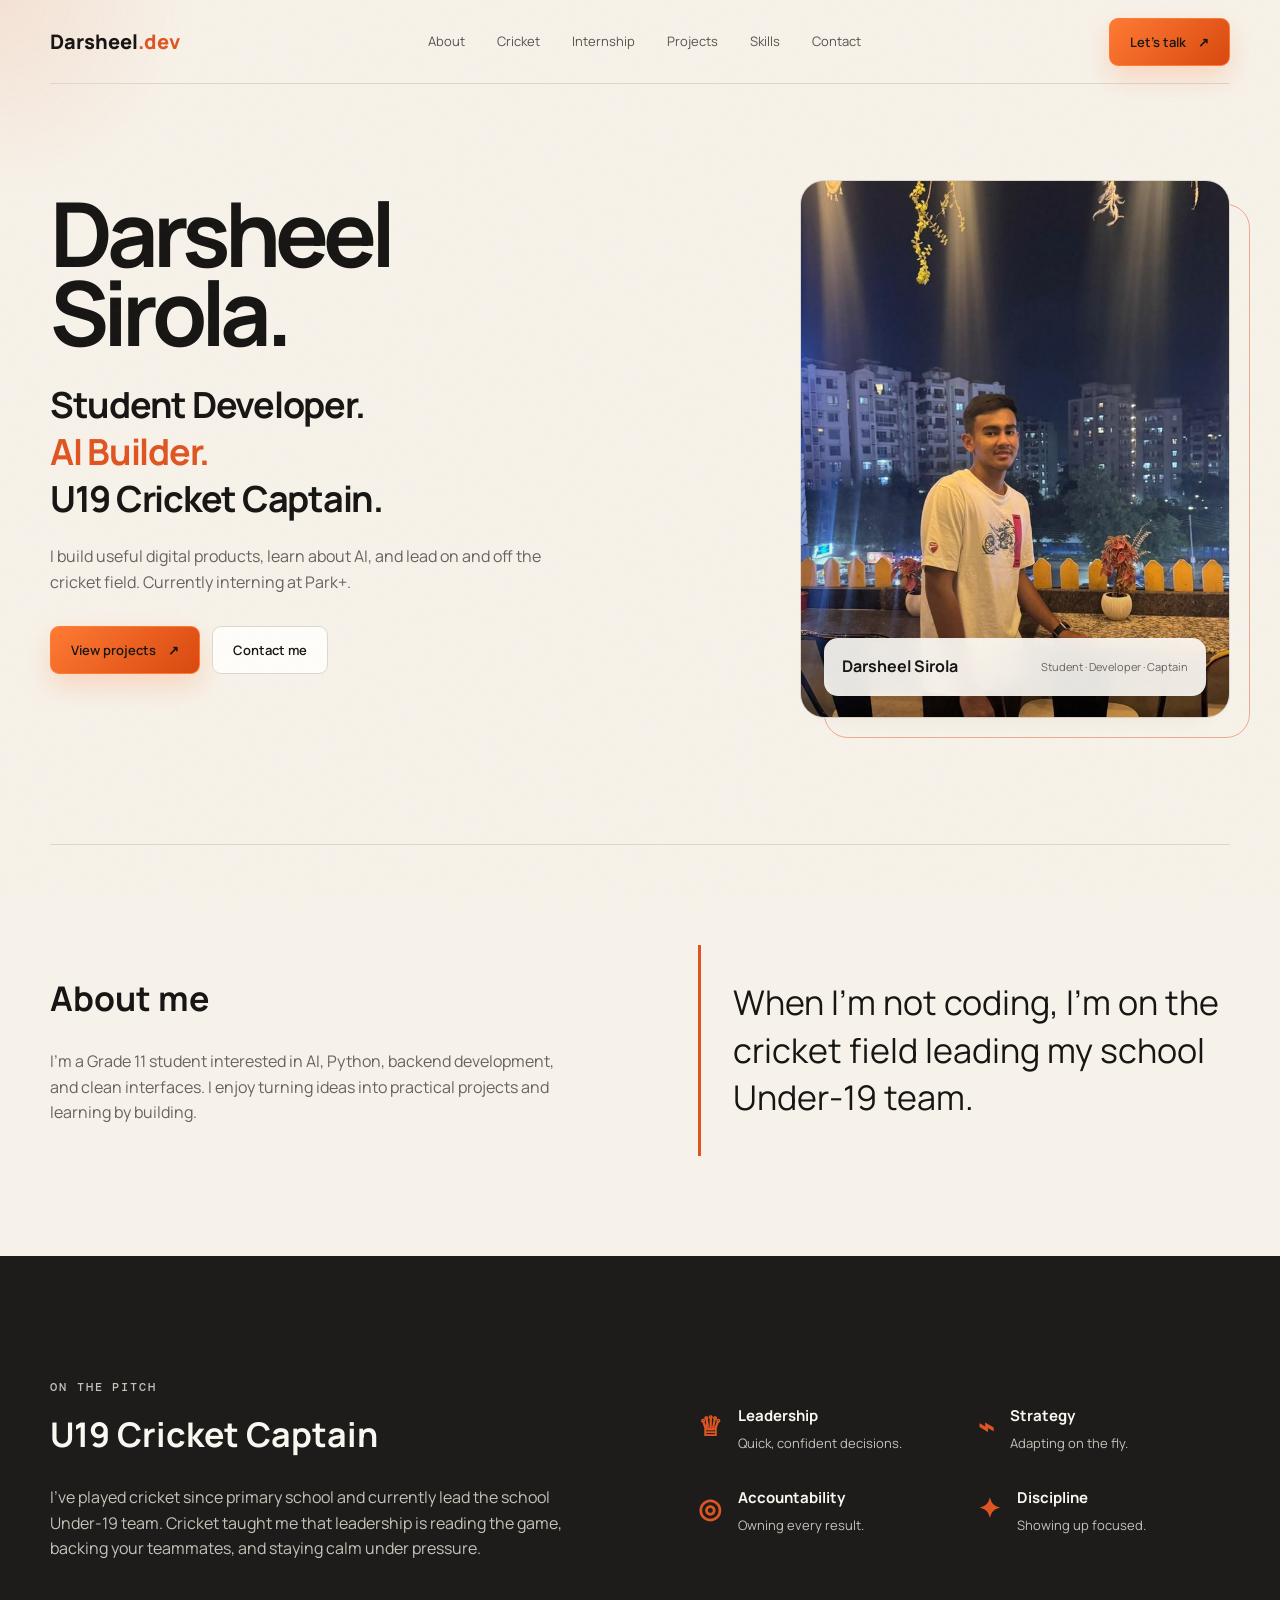
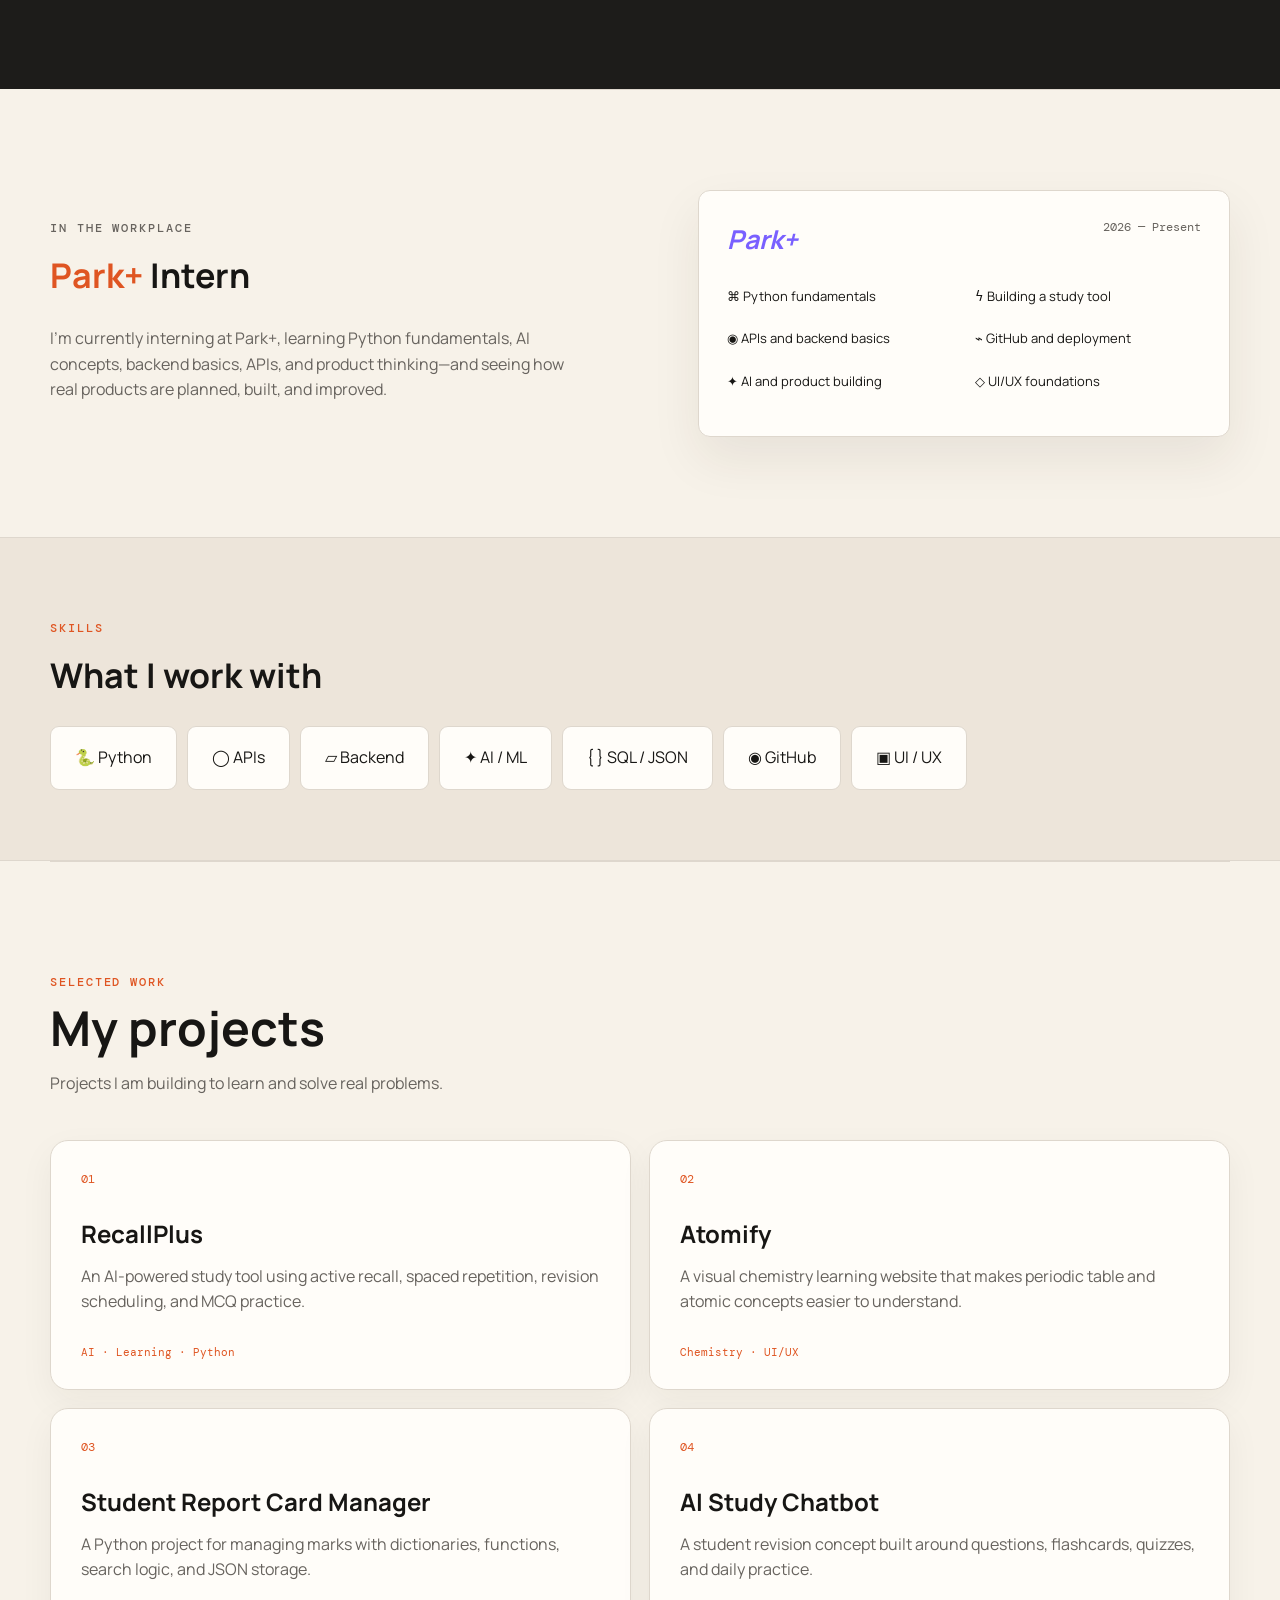
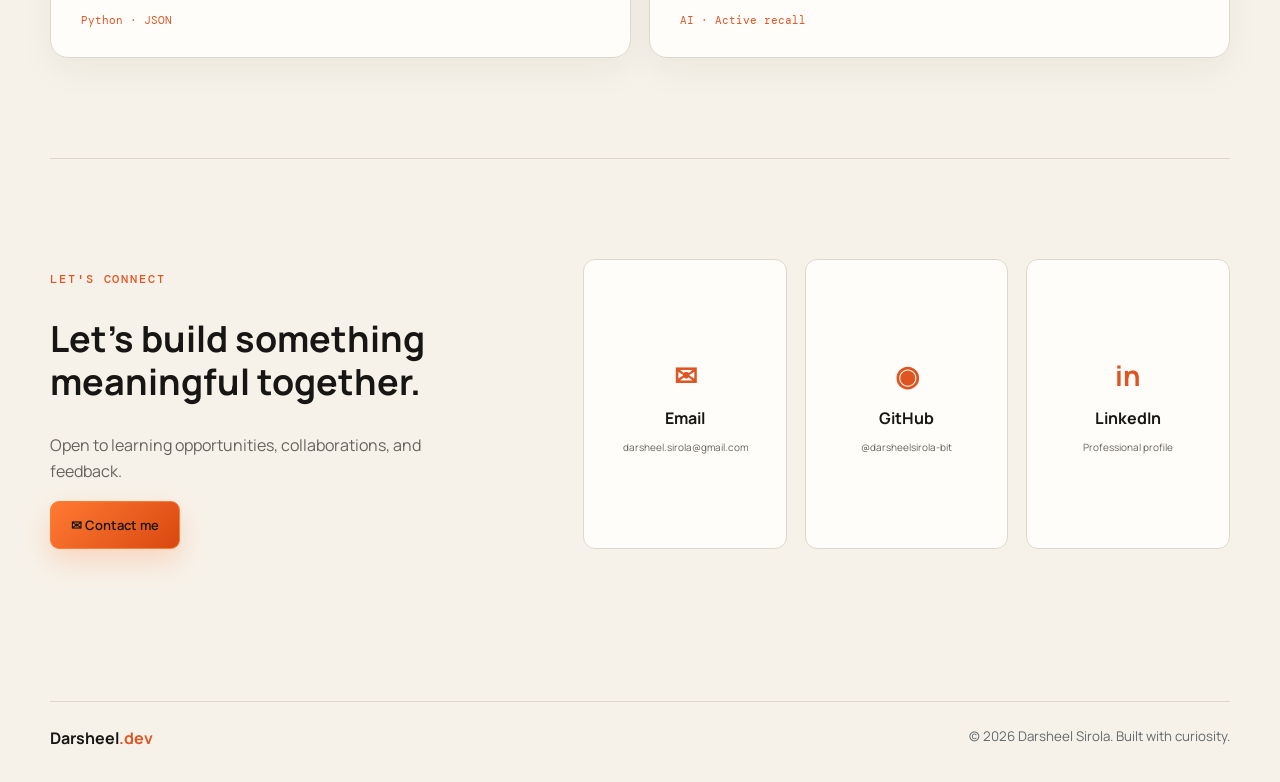
==== commit 2137db98: "Simplify homepage and restore warm portfolio theme" ====
--- a/index.html
+++ b/index.html
@@ -1,15 +1,10 @@
 <!doctype html>
 <html lang="en"><head><meta charset="UTF-8"><meta name="viewport" content="width=device-width,initial-scale=1"><meta name="theme-color" content="#080b0d"><meta name="description" content="Darsheel Sirola — student developer, AI builder, Park+ intern and U19 cricket captain."><title>Darsheel Sirola — Developer & AI Builder</title><link rel="preconnect" href="https://fonts.googleapis.com"><link rel="preconnect" href="https://fonts.gstatic.com" crossorigin><link href="https://fonts.googleapis.com/css2?family=DM+Mono:wght@400;500&family=Manrope:wght@400;500;600;700;800&display=swap" rel="stylesheet"><link rel="stylesheet" href="style.css"><script defer src="script.js"></script></head><body>
-<div class="noise"></div><div class="cursor-glow"></div><header class="nav shell"><a class="brand" href="#top">Darsheel<span>.dev</span></a><button class="menu" aria-label="Toggle menu" aria-expanded="false">☰</button><nav><a href="#about">About</a><a href="#cricket">Cricket</a><a href="#internship">Internship</a><a href="projects.html">Projects</a><a href="#skills">Skills</a><a href="#contact">Contact</a></nav><a class="btn primary nav-cta" href="#contact">Let's talk <b>↗</b></a></header>
-<main id="top"><section class="hero shell"><div class="hero-copy reveal"><p class="hello">Hi, I'm</p><h1>Darsheel<br>Sirola.</h1><h2>Student Developer.<br><span>AI Builder.</span><br>U19 Cricket Captain.</h2><p class="lede">I build clean code, useful AI tools, and lead on and off the field. Currently interning at Park+, learning and building real-world products.</p><div class="actions"><a class="btn primary magnetic" href="projects.html">View projects <b>↗</b></a><a class="btn ghost magnetic" href="mailto:darsheel.sirola@gmail.com">Contact me</a></div><p class="micro">⌁ Building with code. Thinking with curiosity. Leading with purpose.</p></div><div class="orbit-scene reveal" aria-label="Interactive code orbit"><div class="orb-core tilt"><div class="core-ring"></div><span>&lt;/&gt;</span></div><div class="orbit o1"><i></i></div><div class="orbit o2"><i></i></div><div class="orbit o3"><i></i></div><span class="float-tag t1">{ } Code</span><span class="float-tag t2">✦ AI</span><span class="float-tag t3">◇ Lead</span></div></section>
-<section id="about" class="section shell split"><div class="section-intro reveal"><span class="line-icon">◎</span><h2>About me</h2><p>I'm a student developer and AI builder who loves turning ideas into real products. I enjoy Python, backend logic, APIs, and clean interfaces.</p><p>When I'm not coding, I'm on the cricket field leading my team as U19 captain.</p></div><div class="code-window tilt reveal"><div class="dots">● ● ●</div><pre><span>01</span>  <b>class</b> Darsheel:
-<span>02</span>    <b>def</b> __init__(self):
-<span>03</span>      self.role = [
-<span>04</span>        <i>"Student Developer"</i>,
-<span>05</span>        <i>"AI Builder"</i>,
-<span>06</span>        <i>"U19 Cricket Captain"</i>
-<span>07</span>      ]</pre></div></section>
+<div class="noise"></div><div class="cursor-glow"></div><header class="nav shell"><a class="brand" href="#top">Darsheel<span>.dev</span></a><button class="menu" aria-label="Toggle menu" aria-expanded="false">☰</button><nav><a href="#about">About</a><a href="#cricket">Cricket</a><a href="#internship">Internship</a><a href="#projects">Projects</a><a href="#skills">Skills</a><a href="#contact">Contact</a></nav><a class="btn primary nav-cta" href="#contact">Let's talk <b>↗</b></a></header>
+<main id="top"><section class="hero shell"><div class="hero-copy reveal"><h1>Darsheel<br>Sirola.</h1><h2>Student Developer.<br><span>AI Builder.</span><br>U19 Cricket Captain.</h2><p class="lede">I build useful digital products, learn about AI, and lead on and off the cricket field. Currently interning at Park+.</p><div class="actions"><a class="btn primary magnetic" href="#projects">View projects <b>↗</b></a><a class="btn ghost magnetic" href="mailto:darsheel.sirola@gmail.com">Contact me</a></div></div><div class="portrait reveal tilt"><img src="profile-photo.svg" alt="Darsheel Sirola"><div><strong>Darsheel Sirola</strong><span>Student · Developer · Captain</span></div></div></section>
+<section id="about" class="section shell split"><div class="section-intro reveal"><h2>About me</h2><p>I'm a Grade 11 student interested in AI, Python, backend development, and clean interfaces. I enjoy turning ideas into practical projects and learning by building.</p></div><div class="about-note reveal"><p>When I'm not coding, I'm on the cricket field leading my school Under-19 team.</p></div></section>
 <section id="cricket" class="feature-band"><div class="shell feature-grid"><div class="reveal"><p class="kicker">On the pitch</p><h2>U19 Cricket Captain</h2><p>I've played cricket since primary school and currently lead the school Under-19 team. Cricket taught me that leadership is reading the game, backing your teammates, and staying calm under pressure.</p></div><div class="feature-points"><article class="reveal"><b>♕</b><div><h3>Leadership</h3><p>Quick, confident decisions.</p></div></article><article class="reveal"><b>⌁</b><div><h3>Strategy</h3><p>Adapting on the fly.</p></div></article><article class="reveal"><b>◎</b><div><h3>Accountability</h3><p>Owning every result.</p></div></article><article class="reveal"><b>✦</b><div><h3>Discipline</h3><p>Showing up focused.</p></div></article></div></div></section>
 <section id="internship" class="section shell feature-grid"><div class="reveal"><p class="kicker">In the workplace</p><h2><span>Park+</span> Intern</h2><p>I'm currently interning at Park+, learning Python fundamentals, AI concepts, backend basics, APIs, and product thinking—and seeing how real products are planned, built, and improved.</p></div><div class="intern-panel tilt reveal"><div class="intern-head"><strong>Park+</strong><span>2026 — Present</span></div><ul><li>⌘ Python fundamentals</li><li>ϟ Building a study tool</li><li>◉ APIs and backend basics</li><li>⌁ GitHub and deployment</li><li>✦ AI and product building</li><li>◇ UI/UX foundations</li></ul></div></section>
 <section id="skills" class="skills"><div class="shell"><p class="kicker">Skills</p><h2>What I work with</h2><div class="skill-rail"><span>🐍 Python</span><span>◯ APIs</span><span>▱ Backend</span><span>✦ AI / ML</span><span>{ } SQL / JSON</span><span>◉ GitHub</span><span>▣ UI / UX</span></div></div></section>
+<section id="projects" class="section shell home-projects"><div class="section-heading"><p class="kicker">Selected work</p><h2>My projects</h2><p>Projects I am building to learn and solve real problems.</p></div><div class="home-project-grid"><article class="home-project tilt reveal"><span>01</span><h3>RecallPlus</h3><p>An AI-powered study tool using active recall, spaced repetition, revision scheduling, and MCQ practice.</p><small>AI · Learning · Python</small></article><article class="home-project tilt reveal"><span>02</span><h3>Atomify</h3><p>A visual chemistry learning website that makes periodic table and atomic concepts easier to understand.</p><small>Chemistry · UI/UX</small></article><article class="home-project tilt reveal"><span>03</span><h3>Student Report Card Manager</h3><p>A Python project for managing marks with dictionaries, functions, search logic, and JSON storage.</p><small>Python · JSON</small></article><article class="home-project tilt reveal"><span>04</span><h3>AI Study Chatbot</h3><p>A student revision concept built around questions, flashcards, quizzes, and daily practice.</p><small>AI · Active recall</small></article></div></section>
 <footer id="contact" class="footer shell"><div><p class="kicker">Let's connect</p><h2>Let's build something<br>meaningful together.</h2><p>Open to learning opportunities, collaborations, and feedback.</p><a class="btn primary magnetic" href="mailto:darsheel.sirola@gmail.com">✉ Contact me</a></div><div class="contact-links"><a class="tilt" href="mailto:darsheel.sirola@gmail.com"><b>✉</b><strong>Email</strong><small>darsheel.sirola@gmail.com</small></a><a class="tilt" href="https://github.com/darsheelsirola-bit" target="_blank" rel="noreferrer"><b>◉</b><strong>GitHub</strong><small>@darsheelsirola-bit</small></a><a class="tilt" href="https://www.linkedin.com/in/darsheel-sirola-853b69412/" target="_blank" rel="noreferrer"><b>in</b><strong>LinkedIn</strong><small>Professional profile</small></a></div><div class="copyright"><strong>Darsheel<span>.dev</span></strong><small>© 2026 Darsheel Sirola. Built with curiosity.</small></div></footer></main></body></html>
--- a/style.css
+++ b/style.css
@@ -1,2 +1,21 @@
 :root{--bg:#080b0d;--surface:#101518;--text:#f4f1ec;--muted:#99a0a5;--orange:#ff641e;--line:#293035;--ivory:#f2eee7;--sans:"Manrope",sans-serif;--mono:"DM Mono",monospace}*{box-sizing:border-box}html{scroll-behavior:smooth}body{margin:0;background:var(--bg);color:var(--text);font-family:var(--sans);line-height:1.6;overflow-x:hidden}.noise{position:fixed;inset:0;pointer-events:none;z-index:99;opacity:.04;background-image:url("data:image/svg+xml,%3Csvg viewBox='0 0 180 180' xmlns='http://www.w3.org/2000/svg'%3E%3Cfilter id='n'%3E%3CfeTurbulence type='fractalNoise' baseFrequency='.9' numOctaves='3'/%3E%3C/filter%3E%3Crect width='100%25' height='100%25' filter='url(%23n)'/%3E%3C/svg%3E")}.cursor-glow{position:fixed;width:420px;height:420px;border-radius:50%;background:radial-gradient(circle,rgba(255,100,30,.09),transparent 65%);translate:-50% -50%;pointer-events:none;z-index:-1}.shell{width:min(1180px,calc(100% - 48px));margin:auto}.nav{height:84px;display:flex;align-items:center;justify-content:space-between;position:relative;z-index:30}.brand{color:var(--text);font-weight:800;font-size:20px;text-decoration:none}.brand span,h1 span,h2 span,.copyright span{color:var(--orange)}.nav nav{display:flex;gap:32px}.nav nav a{font-size:13px;color:#c5c7c8;text-decoration:none;position:relative}.nav nav a:after{content:"";position:absolute;left:0;right:100%;height:1px;bottom:-9px;background:var(--orange);transition:.25s}.nav nav a:hover:after,.nav nav a.active:after{right:0}.menu{display:none}.btn{display:inline-flex;align-items:center;justify-content:center;gap:12px;min-height:48px;padding:0 20px;border:1px solid var(--line);border-radius:9px;color:var(--text);text-decoration:none;font-weight:600;font-size:13px;transition:.25s;will-change:transform}.btn:hover{transform:translateY(-3px);border-color:#5c6266}.btn.primary{background:linear-gradient(135deg,#ff7a33,#d9480f);border-color:#ff7a33;box-shadow:0 12px 28px rgba(255,100,30,.2)}.hero{min-height:calc(100vh - 84px);display:grid;grid-template-columns:.92fr 1.08fr;align-items:center;position:relative;padding:60px 0 90px}.hello,.kicker{font:500 12px var(--mono);text-transform:uppercase;letter-spacing:.16em;color:var(--orange)}.hero h1{font-size:clamp(62px,7vw,102px);line-height:.88;letter-spacing:-.065em;margin:10px 0 30px}.hero h2{font-size:clamp(24px,3vw,38px);line-height:1.3;margin:0 0 22px;letter-spacing:-.035em}.lede{color:#b1b5b7;max-width:520px}.actions{display:flex;gap:12px;margin:30px 0}.micro{font:12px var(--mono);color:#697176;margin-top:36px}.orbit-scene,.mini-orbit{position:relative;aspect-ratio:1;display:grid;place-items:center;perspective:1000px}.orb-core{width:270px;aspect-ratio:1;border-radius:50%;display:grid;place-items:center;position:relative;background:radial-gradient(circle at 35% 30%,#374047,#101518 55%,#050607 75%);border:1px solid #78503b;box-shadow:inset 0 0 50px #000,0 0 60px rgba(255,100,30,.18);transform-style:preserve-3d}.orb-core:before{content:"";position:absolute;inset:18%;border-radius:50%;border:1px dashed rgba(255,130,70,.4);animation:spin 18s linear infinite}.orb-core span{font:700 40px var(--mono);color:#ff874b;text-shadow:0 0 20px var(--orange)}.core-ring{position:absolute;inset:-30px;border:1px solid rgba(255,113,44,.35);border-radius:50%;transform:rotateX(65deg)}.orbit{position:absolute;width:78%;height:35%;border:1px solid rgba(218,151,111,.45);border-radius:50%;transform:rotate(-18deg)}.orbit i{position:absolute;width:11px;height:11px;border-radius:50%;background:#ff7b36;box-shadow:0 0 14px #ff641e;left:10%;top:7%;animation:blink 1.6s alternate infinite}.orbit.o2{transform:rotate(55deg);width:82%}.orbit.o2 i{left:70%;top:90%}.orbit.o3{transform:rotate(110deg);width:70%}.orbit.o3 i{left:90%;top:35%}.float-tag{position:absolute;padding:10px 13px;border:1px solid #8a583d;background:rgba(10,13,15,.82);border-radius:7px;font:12px var(--mono);color:#ffd0b7;animation:float 4s ease-in-out infinite}.t1{left:12%;top:29%}.t2{right:8%;top:35%}.t3{left:17%;bottom:26%}.section{padding:120px 0;border-top:1px solid var(--line)}.split,.feature-grid{display:grid;grid-template-columns:1fr 1fr;gap:9vw;align-items:center}.section-intro h2,.feature-grid h2,.skills h2,.learning h2{font-size:34px;margin:12px 0 24px}.section-intro p,.feature-grid>div>p{color:var(--muted)}.line-icon{color:var(--orange);font-size:30px}.code-window,.intern-panel{background:linear-gradient(145deg,#121719,#080a0b);border:1px solid #4b4b45;border-radius:12px;box-shadow:0 24px 50px rgba(0,0,0,.28);padding:28px;transform-style:preserve-3d}.dots{color:#555;text-align:right}.code-window pre{font:14px/1.75 var(--mono);color:#bbc4cc;overflow:auto}.code-window pre span{color:#4b5358}.code-window pre b{color:#ff7b43}.code-window pre i{color:#9ccb72}.feature-band{padding:110px 0;border-block:1px solid #403026;background:linear-gradient(90deg,rgba(8,11,13,.96),rgba(8,11,13,.72)),radial-gradient(circle at 75%,#4d2110,transparent 45%)}.feature-points{display:grid;grid-template-columns:1fr 1fr;gap:28px}.feature-points article{display:flex;gap:16px}.feature-points b{font-size:27px;color:var(--orange)}.feature-points h3{margin:0;font-size:15px}.feature-points p{font-size:13px;color:var(--muted);margin:5px 0}.intern-head{display:flex;justify-content:space-between;margin-bottom:25px}.intern-head strong{font-size:26px;color:#7960ff;font-style:italic}.intern-head span{font:12px var(--mono);color:var(--muted)}.intern-panel ul{display:grid;grid-template-columns:1fr 1fr;gap:22px;list-style:none;padding:0}.intern-panel li{font-size:13px}.skills{padding:70px 0;border-block:1px solid var(--line)}.skill-rail{display:flex;gap:10px;overflow:auto}.skill-rail span{white-space:nowrap;border:1px solid var(--line);background:var(--surface);padding:18px 24px;border-radius:9px}.footer{padding:100px 0 30px;display:grid;grid-template-columns:.8fr 1.2fr;gap:8vw;border-top:1px solid var(--line)}.footer h2{font-size:36px;line-height:1.2}.footer p:not(.kicker){color:var(--muted)}.contact-links{display:grid;grid-template-columns:repeat(3,1fr);gap:18px}.contact-links a{color:var(--text);text-decoration:none;border:1px solid var(--line);background:var(--surface);min-height:180px;border-radius:12px;display:flex;flex-direction:column;align-items:center;justify-content:center;gap:8px;transform-style:preserve-3d}.contact-links b{font-size:28px;color:var(--orange)}.contact-links small{color:var(--muted);font-size:10px}.copyright{grid-column:1/-1;border-top:1px solid var(--line);padding-top:24px;margin-top:50px;display:flex;justify-content:space-between}.copyright small{color:#62696d}.projects-hero{min-height:390px;display:grid;grid-template-columns:1fr 1fr;align-items:center}.projects-hero h1{font-size:clamp(70px,9vw,120px);letter-spacing:-.07em;margin:0}.projects-hero p{color:var(--muted);max-width:420px}.mini-orbit{height:330px}.mini-orbit .orb-core{width:140px}.mini-orbit .orb-core span{font-size:25px}.project-showcase{display:grid;grid-template-columns:1fr 1fr;gap:28px;padding-bottom:100px;perspective:1500px}.project-card{min-height:490px;padding:38px;border:1px solid #5e3b2a;border-radius:15px;background:linear-gradient(145deg,#121719,#0b0e10);display:grid;grid-template-columns:1.1fr .9fr;gap:25px;align-items:center;transform-style:preserve-3d;box-shadow:0 25px 50px rgba(0,0,0,.25)}.project-card.featured{border-color:#db642d;box-shadow:0 0 0 1px rgba(255,100,30,.15),0 25px 55px rgba(255,100,30,.12)}.project-card.light{background:var(--ivory);color:#161717}.project-copy h2{font-size:26px;line-height:1.25}.project-copy h2 i{font-style:normal;color:var(--orange)}.project-copy p{font-size:13px;color:var(--muted)}.light .project-copy p{color:#50575c}.tags{display:flex;flex-wrap:wrap;gap:8px;margin:25px 0}.tags span{font:10px var(--mono);border:1px solid var(--line);padding:7px 9px;border-radius:20px}.mock{border:1px solid #5c463a;border-radius:11px;background:#0d1113;min-height:300px;padding:20px;box-shadow:0 18px 32px rgba(0,0,0,.25);transform:translateZ(28px)}.mock.recall,.mock.chat{display:flex;flex-direction:column;gap:13px}.mock.recall span,.mock.chat span,.mock.chat button{padding:14px;border:1px solid #30383d;border-radius:7px;color:#ddd;background:#151a1e;text-align:left}.mock.recall i{display:block;color:#798087;font-size:10px}.mock.atom{display:grid;grid-template-columns:1fr 1fr;gap:9px}.mock.atom strong{grid-column:1/-1;color:#eee}.mock.atom span{padding:15px;background:#202529;color:white;border-radius:6px}.mock.atom span:first-of-type{background:#d65b26}.mock.atom small{display:block;color:#aaa}.mock.code{font:11px/1.8 var(--mono);color:#e77c52;overflow:auto}.text-link{color:var(--orange)}.learning{padding:80px 0;border-top:1px solid var(--line)}.timeline{display:grid;grid-template-columns:repeat(5,1fr);position:relative;margin-top:50px}.timeline:before{content:"";position:absolute;height:2px;left:0;right:0;top:13px;background:linear-gradient(90deg,var(--orange),#513a2d)}.timeline span{display:flex;flex-direction:column;gap:4px;font-size:13px;position:relative;padding-top:48px}.timeline b{position:absolute;top:0;background:#121619;border:2px solid var(--orange);width:28px;height:28px;border-radius:50%;display:grid;place-items:center;font-size:10px}.timeline small{color:var(--muted)}.reveal{opacity:0;transform:translateY(30px);transition:opacity .8s ease,transform .8s ease}.reveal.visible{opacity:1;transform:none}@keyframes spin{to{transform:rotate(360deg)}}@keyframes blink{to{filter:brightness(2);transform:scale(1.5)}}@keyframes float{50%{transform:translateY(-12px)}}
 @media(max-width:850px){.shell{width:min(100% - 30px,680px)}.nav{height:70px}.nav nav{position:fixed;inset:70px 15px auto;background:#111619;border:1px solid var(--line);padding:25px;display:none;flex-direction:column;border-radius:12px}.nav nav.open{display:flex}.menu{display:block;background:none;border:0;color:white;font-size:22px}.nav-cta{display:none}.hero{grid-template-columns:1fr;padding-top:70px}.hero-copy{z-index:2}.orbit-scene{position:absolute;right:-35%;top:10%;width:100%;opacity:.4}.orb-core{width:190px}.split,.feature-grid,.footer,.projects-hero,.project-showcase{grid-template-columns:1fr}.section,.feature-band{padding:85px 0}.feature-points,.intern-panel ul{grid-template-columns:1fr}.contact-links{grid-template-columns:1fr}.contact-links a{min-height:130px}.projects-hero{padding:80px 0 30px}.projects-hero .mini-orbit{display:none}.project-card{grid-template-columns:1fr;min-height:auto;padding:26px}.timeline{grid-template-columns:1fr;gap:20px}.timeline:before{width:2px;height:auto;top:0;bottom:0;left:13px}.timeline span{padding:0 0 0 52px;min-height:55px}.copyright{flex-direction:column;gap:10px}.cursor-glow{display:none}}@media(prefers-reduced-motion:reduce){*{animation:none!important;transition:none!important}.reveal{opacity:1;transform:none}}
+@media(max-width:850px){.shell{width:min(100% - 30px,680px)}.nav{height:70px}.nav nav{position:fixed;inset:70px 15px auto;background:#111619;border:1px solid var(--line);padding:25px;display:none;flex-direction:column;border-radius:12px}.nav nav.open{display:flex}.menu{display:block;background:none;border:0;color:white;font-size:22px}.nav-cta{display:none}.hero{grid-template-columns:1fr;padding-top:70px}.hero-copy{z-index:2}.orbit-scene{position:absolute;right:-35%;top:10%;width:100%;opacity:.4}.orb-core{width:190px}.split,.feature-grid,.footer,.projects-hero,.project-showcase{grid-template-columns:1fr}.section,.feature-band{padding:85px 0}.feature-points,.intern-panel ul{grid-template-columns:1fr}.contact-links{grid-template-columns:1fr}.contact-links a{min-height:130px}.projects-hero{padding:80px 0 30px}.projects-hero .mini-orbit{display:none}.project-card{grid-template-columns:1fr;min-height:auto;padding:26px}.timeline{grid-template-columns:1fr;gap:20px}.timeline:before{width:2px;height:auto;top:0;bottom:0;left:13px}.timeline span{padding:0 0 0 52px;min-height:55px}.copyright{flex-direction:column;gap:10px}.cursor-glow{display:none}}@media(prefers-reduced-motion:reduce){*{animation:none!important;transition:none!important}.reveal{opacity:1;transform:none}}
+
+/* Warm, simple portfolio theme */
+:root{--bg:#f7f2e9;--surface:#fffdf9;--text:#171614;--muted:#67635e;--orange:#df5522;--line:#ded7cd;--ivory:#f7f2e9}
+body{background:var(--bg);color:var(--text)}
+.noise{opacity:.018}.cursor-glow{background:radial-gradient(circle,rgba(223,85,34,.1),transparent 65%)}
+.brand,.nav nav a,.btn,.contact-links a{color:var(--text)}.nav nav a{color:#57524c}.nav{border-bottom:1px solid var(--line)}
+.btn.ghost{background:var(--surface);border-color:var(--line)}
+.hero{min-height:760px;grid-template-columns:1fr .82fr;gap:9vw;padding:80px 0 110px}
+.hero h1{font-size:clamp(64px,7vw,96px);margin-top:0}.hero h2{font-size:clamp(24px,3vw,36px)}.lede{color:var(--muted)}
+.portrait{position:relative;max-width:430px;justify-self:end;transform-style:preserve-3d}.portrait:before{content:"";position:absolute;inset:24px -20px -20px 24px;border:1px solid #eba98e;border-radius:24px;z-index:-1}.portrait img{display:block;width:100%;aspect-ratio:4/5;object-fit:cover;object-position:center;border-radius:24px;border:1px solid var(--line);background:#ddd}.portrait div{position:absolute;left:24px;right:24px;bottom:22px;padding:16px 18px;border-radius:14px;background:rgba(255,253,249,.9);backdrop-filter:blur(10px);display:flex;justify-content:space-between;align-items:center;box-shadow:0 12px 30px rgba(48,33,22,.12)}.portrait div span{font-size:11px;color:var(--muted)}
+.section{border-color:var(--line);padding:100px 0}.section-intro p,.feature-grid>div>p{color:var(--muted)}.about-note{font-size:clamp(22px,3vw,34px);line-height:1.4;border-left:3px solid var(--orange);padding-left:32px}
+.feature-band{background:#1d1c1a;color:#faf7f1;border-color:#1d1c1a}.feature-band .feature-grid>div>p,.feature-band .feature-points p{color:#c7c1b9}
+.intern-panel{background:var(--surface);border-color:var(--line);box-shadow:0 22px 50px rgba(48,33,22,.08)}.intern-panel li{color:var(--text)}
+.skills{background:#ede5da;border-color:var(--line)}.skill-rail span{background:var(--surface);border-color:var(--line)}
+.home-projects .section-heading{max-width:600px;margin-bottom:44px}.home-projects .section-heading h2{font-size:48px;line-height:1.1;margin:8px 0 14px}.home-projects .section-heading p:last-child{color:var(--muted)}
+.home-project-grid{display:grid;grid-template-columns:repeat(2,1fr);gap:18px}.home-project{background:var(--surface);border:1px solid var(--line);border-radius:18px;padding:30px;min-height:250px;display:flex;flex-direction:column;transform-style:preserve-3d;box-shadow:0 12px 35px rgba(48,33,22,.05)}.home-project>span{font:12px var(--mono);color:var(--orange)}.home-project h3{font-size:24px;margin:28px 0 10px}.home-project p{color:var(--muted);margin:0 0 24px}.home-project small{margin-top:auto;color:var(--orange);font:11px var(--mono)}
+.footer{border-color:var(--line)}.contact-links a{background:var(--surface);border-color:var(--line)}.copyright{border-color:var(--line)}
+@media(max-width:850px){.menu{color:var(--text)}.nav nav{background:var(--surface);border-color:var(--line)}.hero{min-height:auto;grid-template-columns:1fr;padding:70px 0 90px}.portrait{position:relative;right:auto;top:auto;width:100%;opacity:1;margin-top:30px}.portrait img{aspect-ratio:4/4.5}.portrait div{left:14px;right:14px;bottom:14px}.portrait div span{display:none}.home-project-grid{grid-template-columns:1fr}.about-note{font-size:22px}.home-projects .section-heading h2{font-size:38px}}
